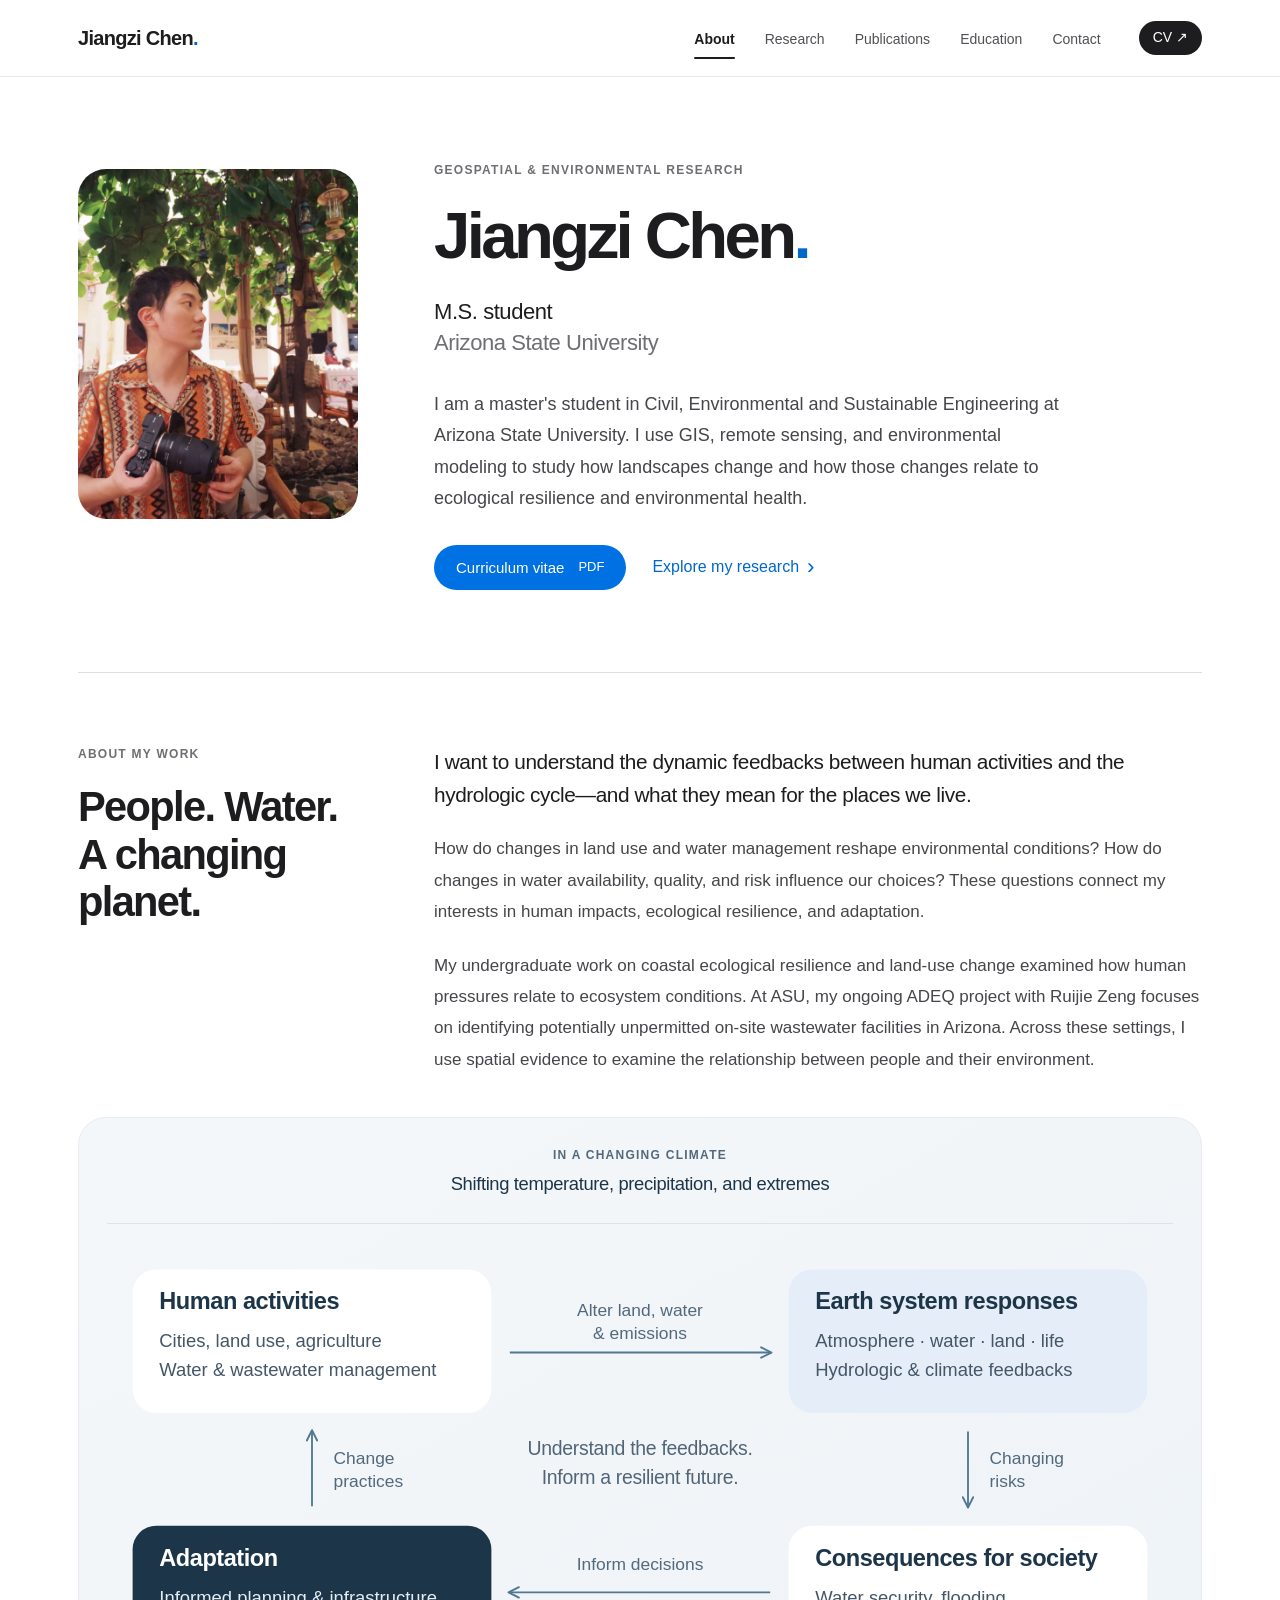
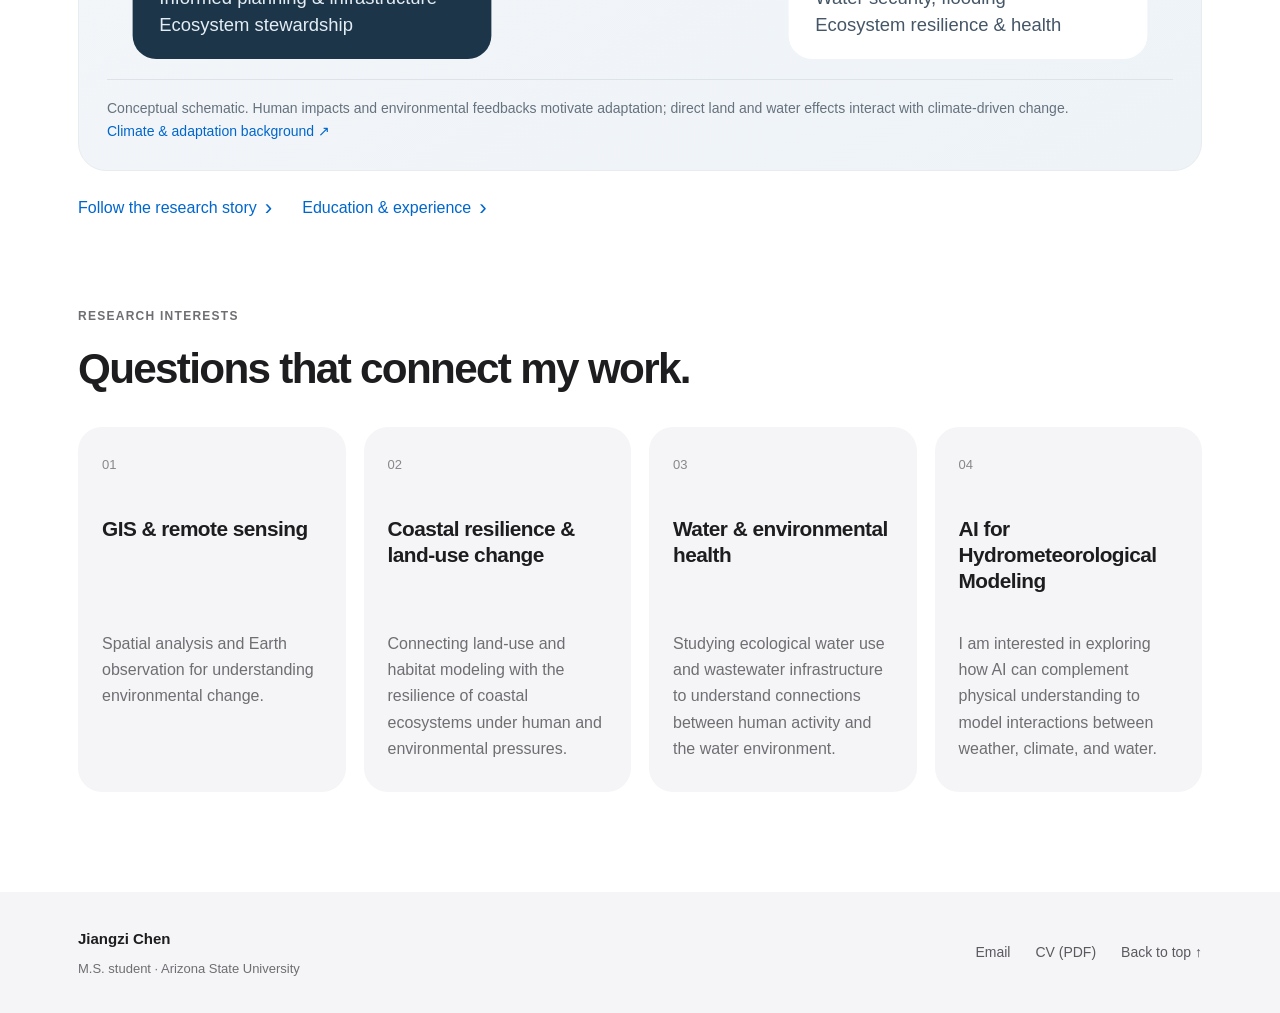
==== index.html @ 0ff93c76 "Publish Jiangzi Chen academic website" ====
<!doctype html>
<html lang="en"><head><meta charset="utf-8"><meta name="viewport" content="width=device-width, initial-scale=1"><meta name="theme-color" content="#f5f5f7"><title>Jiangzi Chen — Academic Profile</title><meta name="description" content="Jiangzi Chen, a master’s student at Arizona State University, studies environmental change using GIS, remote sensing, and environmental modeling."><link rel="icon" type="image/svg+xml" href="data:image/svg+xml,%3Csvg xmlns='http://www.w3.org/2000/svg' viewBox='0 0 32 32'%3E%3Crect width='32' height='32' rx='8' fill='%231d1d1f'/%3E%3Cpath d='M20 7v13c0 7-11 7-11 0M14 7h11' fill='none' stroke='white' stroke-width='3'/%3E%3C/svg%3E"><link rel="stylesheet" href="/styles.css"></head><body id="top"><a class="skip-link" href="#main">Skip to content</a><header class="site-header"><div class="header-inner"><a class="brand" href="/">Jiangzi Chen<span class="accent">.</span></a><nav aria-label="Main navigation"><a href="/" aria-current="page">About</a><a href="/research/">Research</a><a href="/publications/">Publications</a><a href="/education/">Education</a><a href="/contact/">Contact</a></nav><a class="header-cv" href="/assets/Jiangzi-Chen-CV.pdf" aria-label="Curriculum vitae, PDF">CV ↗</a></div></header><main id="main"><div class="page-shell"><section class="profile-hero"><figure class="portrait"><img src="/assets/Jiangzi-Chen-portrait.jpg" alt="Portrait of Jiangzi Chen" width="1280" height="1920"></figure><div class="profile-intro"><p class="eyebrow">GEOSPATIAL &amp; ENVIRONMENTAL RESEARCH</p><h1>Jiangzi Chen<span class="accent">.</span></h1><p class="profile-role">M.S. student<br><span>Arizona State University</span></p><p class="hero-bio">I am a master&#39;s student in Civil, Environmental and Sustainable Engineering at Arizona State University. I use GIS, remote sensing, and environmental modeling to study how landscapes change and how those changes relate to ecological resilience and environmental health.</p><div class="hero-actions"><a class="button" href="/assets/Jiangzi-Chen-CV.pdf">Curriculum vitae <span>PDF</span></a><a class="text-link" href="/research/">Explore my research <span aria-hidden="true">›</span></a></div></div></section>
  <section class="work-story section-spacing" aria-labelledby="work-title"><div class="story-intro"><div><p class="eyebrow">ABOUT MY WORK</p><h2 id="work-title">People. Water. <br>A changing planet.</h2></div><div class="prose"><p class="story-lead">I want to understand the dynamic feedbacks between human activities and the hydrologic cycle—and what they mean for the places we live.</p><p>How do changes in land use and water management reshape environmental conditions? How do changes in water availability, quality, and risk influence our choices? These questions connect my interests in human impacts, ecological resilience, and adaptation.</p><p>My undergraduate work on coastal ecological resilience and land-use change examined how human pressures relate to ecosystem conditions. At ASU, my ongoing ADEQ project with Ruijie Zeng focuses on identifying potentially unpermitted on-site wastewater facilities in Arizona. Across these settings, I use spatial evidence to examine the relationship between people and their environment.</p></div></div><figure class="concept-figure adaptation-figure home-concept-figure" id="human-water-landscape">
  <div class="climate-context"><span class="eyebrow">IN A CHANGING CLIMATE</span><p>Shifting temperature, precipitation, and extremes</p></div>
  <svg class="diagram-wide" viewBox="0 0 1040 420" role="img" aria-labelledby="adaptation-title adaptation-desc">
    <title id="adaptation-title">From human impacts to climate adaptation</title>
    <desc id="adaptation-desc">In a changing climate, human activities alter land, water, and emissions. Interacting Earth systems influence water security, flooding, ecosystem resilience, and human health. Understanding these feedbacks informs adaptation in planning, infrastructure, and ecosystem stewardship, which changes human practices.</desc>
    <defs><marker id="adaptation-arrow" viewBox="0 0 10 10" refX="8" refY="5" markerWidth="7" markerHeight="7" orient="auto-start-reverse"><path d="M 1 1 L 9 5 L 1 9" fill="none" stroke="#527792" stroke-width="1.5" stroke-linecap="round" stroke-linejoin="round"/></marker></defs>
    <rect x="25" y="20" width="350" height="140" rx="23" fill="#fff"/>
    <rect x="665" y="20" width="350" height="140" rx="23" fill="#e5eef8"/>
    <rect x="665" y="270" width="350" height="130" rx="23" fill="#fff"/>
    <rect x="25" y="270" width="350" height="130" rx="23" fill="#1d3548"/>
    <g class="svg-title"><text x="51" y="59">Human activities</text><text x="691" y="59">Earth system responses</text><text x="691" y="309">Consequences for society</text><text x="51" y="309" fill="#fff">Adaptation</text></g>
    <g class="svg-copy"><text x="51" y="96"><tspan x="51">Cities, land use, agriculture</tspan><tspan x="51" dy="28">Water &amp; wastewater management</tspan></text><text x="691" y="96"><tspan x="691">Atmosphere · water · land · life</tspan><tspan x="691" dy="28">Hydrologic &amp; climate feedbacks</tspan></text><text x="691" y="346"><tspan x="691">Water security, flooding</tspan><tspan x="691" dy="27">Ecosystem resilience &amp; health</tspan></text><text x="51" y="346" fill="#e3edf5"><tspan x="51">Informed planning &amp; infrastructure</tspan><tspan x="51" dy="27">Ecosystem stewardship</tspan></text></g>
    <g fill="none" stroke="#527792" stroke-width="1.8" marker-end="url(#adaptation-arrow)"><path d="M393 101 H647"/><path d="M840 178 V251"/><path d="M647 335 H393"/><path d="M200 251 V178"/></g>
    <g class="svg-label" text-anchor="middle"><text x="520" y="65"><tspan x="520">Alter land, water</tspan><tspan x="520" dy="23">&amp; emissions</tspan></text><text x="520" y="313">Inform decisions</text><text x="861" y="210" text-anchor="start"><tspan x="861">Changing</tspan><tspan x="861" dy="22">risks</tspan></text><text x="221" y="210" text-anchor="start"><tspan x="221">Change</tspan><tspan x="221" dy="22">practices</tspan></text></g>
    <text x="520" y="201" text-anchor="middle" class="svg-center"><tspan x="520">Understand the feedbacks.</tspan><tspan x="520" dy="28">Inform a resilient future.</tspan></text>
  </svg>
  <div class="diagram-mobile adaptation-mobile"><div class="diagram-node"><h3>Human activities</h3><p>Cities, land use, agriculture<br>Water &amp; wastewater management</p></div><p class="mobile-connector">↓ Alter land, water &amp; emissions</p><div class="diagram-node earth-node"><h3>Earth system responses</h3><p>Atmosphere · water · land · life<br>Hydrologic &amp; climate feedbacks</p></div><p class="mobile-connector">↓ Change environmental risks</p><div class="diagram-node"><h3>Consequences for society</h3><p>Water security, flooding<br>Ecosystem resilience &amp; health</p></div><p class="mobile-connector">↓ Inform decisions</p><div class="diagram-node adaptation-node"><h3>Adaptation</h3><p>Planning &amp; infrastructure<br>Ecosystem stewardship</p></div><p class="mobile-return">↺ Adaptation changes human practices</p></div>
  <figcaption>Conceptual schematic. Human impacts and environmental feedbacks motivate adaptation; direct land and water effects interact with climate-driven change. <a href="https://www.ipcc.ch/report/ar6/wg2/chapter/technical-summary/">Climate &amp; adaptation background ↗</a></figcaption>
</figure><div class="story-links"><a class="text-link" href="/research/">Follow the research story <span aria-hidden="true">›</span></a><a class="text-link" href="/education/">Education &amp; experience <span aria-hidden="true">›</span></a></div></section>
  <section class="interests-section section-spacing"><div class="section-title"><p class="eyebrow">RESEARCH INTERESTS</p><h2>Questions that connect my work.</h2></div><div class="interest-grid"><article class="interest-card"><span class="card-number">01</span><h3>GIS &amp; remote sensing</h3><p>Spatial analysis and Earth observation for understanding environmental change.</p></article><article class="interest-card"><span class="card-number">02</span><h3>Coastal resilience &amp; land-use change</h3><p>Connecting land-use and habitat modeling with the resilience of coastal ecosystems under human and environmental pressures.</p></article><article class="interest-card"><span class="card-number">03</span><h3>Water &amp; environmental health</h3><p>Studying ecological water use and wastewater infrastructure to understand connections between human activity and the water environment.</p></article><article class="interest-card"><span class="card-number">04</span><h3>AI for Hydrometeorological Modeling</h3><p>I am interested in exploring how AI can complement physical understanding to model interactions between weather, climate, and water.</p></article></div></section></div></main><footer class="site-footer"><div class="footer-inner"><div><a class="footer-name" href="/">Jiangzi Chen</a><p>M.S. student · Arizona State University</p></div><div class="footer-links"><a href="mailto:jchen722@asu.edu">Email</a><a href="/assets/Jiangzi-Chen-CV.pdf">CV (PDF)</a><a href="#top">Back to top ↑</a></div></div></footer></body></html>
---- styles.css ----
:root{color-scheme:light;--ink:#1d1d1f;--muted:#6e6e73;--blue:#0066cc;--button:#0071e3;--surface:#f5f5f7;--line:#dedee3;--font:-apple-system,BlinkMacSystemFont,'Segoe UI','Helvetica Neue',Arial,sans-serif}
*{box-sizing:border-box}html{scroll-behavior:smooth;scroll-padding-top:104px}body{margin:0;background:#fff;color:var(--ink);font:1rem/1.65 var(--font);-webkit-font-smoothing:antialiased}a{color:var(--blue);text-decoration:none;text-underline-offset:.2em}a:hover{text-decoration:underline}a:focus-visible{outline:3px solid var(--blue);outline-offset:5px;border-radius:4px}h1,h2,h3,h4,p,figure{margin:0}h1,h2,h3,h4{line-height:1.12}h1{font-size:clamp(3rem,5.8vw,4.8rem);letter-spacing:-.055em;font-weight:650}h2{font-size:clamp(2rem,3.3vw,2.85rem);font-weight:620;letter-spacing:-.04em}h3{font-size:1.45rem;letter-spacing:-.025em;font-weight:620}h4{font-size:1rem;font-weight:650}.accent{color:var(--blue)}.skip-link{position:absolute;top:-100px;left:20px;background:#fff;padding:12px 18px;z-index:100}.skip-link:focus{top:10px}
.site-header{position:sticky;top:0;z-index:20;background:rgba(255,255,255,.88);border-bottom:1px solid rgba(0,0,0,.085);backdrop-filter:saturate(180%) blur(22px);-webkit-backdrop-filter:saturate(180%) blur(22px)}.header-inner{max-width:1200px;margin:auto;min-height:76px;padding:0 38px;display:flex;align-items:center;gap:38px}.brand{color:var(--ink);font-size:1.25rem;font-weight:650;letter-spacing:-.035em;white-space:nowrap}.brand:hover{text-decoration:none}.site-header nav{display:flex;align-items:stretch;margin-left:auto;gap:30px}.site-header nav a{position:relative;padding:27px 0 25px;color:#505055;font-size:.875rem;line-height:24px}.site-header nav a:hover{color:var(--ink);text-decoration:none}.site-header nav a[aria-current='page']{color:var(--ink);font-weight:600}.site-header nav a[aria-current='page']::after{content:'';position:absolute;height:2px;background:var(--ink);left:0;right:0;bottom:17px;border-radius:1px}.header-cv{background:var(--ink);color:white;font-size:.875rem;border-radius:100px;padding:5px 14px;white-space:nowrap}.header-cv:hover{background:#3a3a3c;text-decoration:none}.page-shell{max-width:1200px;padding:0 38px;margin:auto}.eyebrow{color:var(--muted);font-size:.75rem;line-height:1.5;letter-spacing:.105em;font-weight:650;margin-bottom:20px}
.profile-hero{display:grid;grid-template-columns:280px minmax(0,1fr);gap:76px;padding:84px 0 82px;align-items:start}.portrait{width:100%;aspect-ratio:4/5;border-radius:28px;overflow:hidden;background:var(--surface);margin-top:8px}.portrait img{width:100%;height:100%;display:block;object-fit:cover}.portrait-placeholder{display:flex;flex-direction:column;justify-content:center;align-items:center;border:1px solid #e9e9ed}.portrait-monogram{font-size:4.8rem;font-weight:250;letter-spacing:-.07em;color:#b7b7bd;margin-top:auto;line-height:1}.portrait figcaption{margin-top:auto;padding-bottom:26px;font-size:.8125rem;color:var(--muted)}.profile-intro h1{font-size:clamp(3.1rem,5.1vw,4.45rem)}.profile-role{font-size:1.375rem;font-weight:500;line-height:1.4;letter-spacing:-.02em;margin-top:25px}.profile-role span{color:var(--muted);font-weight:400}.hero-bio{font-size:1.125rem;line-height:1.75;margin-top:30px;max-width:640px;color:#45454a}.hero-actions{display:flex;align-items:center;gap:26px;flex-wrap:wrap;margin-top:30px}.button{display:inline-flex;align-items:center;justify-content:center;gap:14px;background:var(--button);color:white;border-radius:999px;padding:12px 22px;font-size:.9375rem;line-height:1.4;transition:background .2s ease}.button:hover{background:#0077ed;text-decoration:none}.button span{font-size:.8125rem}.button.secondary{background:#e8eef7;color:#005dbb}.button.secondary:hover{background:#dce8f7}.text-link{display:inline-flex;gap:8px;align-items:center;font-size:1rem;line-height:1.5}.text-link>span{font-size:1.4em;line-height:1}
.section-spacing{padding:72px 0}.about-story{border-top:1px solid var(--line);display:grid;grid-template-columns:280px minmax(0,1fr);gap:76px}.about-story h2{font-size:2.6rem;line-height:1.18}.prose{color:#45454a;font-size:1.0625rem;line-height:1.85}.prose p+p{margin-top:22px}.prose .text-link{margin-top:25px}.section-title{margin-bottom:35px}.section-title h2{max-width:780px}.interests-section{padding-top:15px;padding-bottom:100px}.interest-grid{display:grid;grid-template-columns:repeat(4,minmax(0,1fr));gap:18px}.interest-card{background:var(--surface);border-radius:24px;padding:27px 24px 30px}.card-number{display:block;color:#87878c;font-size:.8125rem;margin-bottom:40px;font-variant-numeric:tabular-nums}.interest-card h3{font-size:1.3rem;line-height:1.25;min-height:3.75em;margin-bottom:15px}.interest-card p{font-size:.9375rem;line-height:1.65;color:var(--muted)}.page-heading{padding:80px 0 52px;max-width:920px}.page-heading .eyebrow{margin-bottom:22px}.page-intro{color:var(--muted);font-size:1.35rem;line-height:1.55;margin-top:25px;max-width:810px;letter-spacing:-.015em}
.research-index{display:grid;grid-template-columns:repeat(3,minmax(0,1fr));gap:12px 30px;padding:24px 28px;background:var(--surface);border-radius:20px;margin-bottom:66px}.research-index a{font-size:.9375rem;line-height:1.45;color:#45454a;display:flex;gap:14px;padding:8px 0}.research-index a span{font-size:.8125rem;color:#85858b;font-variant-numeric:tabular-nums}.project{padding:52px 0 58px;border-top:1px solid var(--line);scroll-margin-top:104px}.project-heading{display:grid;grid-template-columns:225px minmax(0,1fr);gap:50px;margin-bottom:35px}.project-number{display:block;font-size:2.9rem;font-weight:350;letter-spacing:-.05em;color:#aaaab0;line-height:1;margin-bottom:20px}.project-aside p{color:#515156;font-size:.875rem;margin-bottom:11px}.status-label{font-size:.8125rem;color:var(--muted);display:inline-block;line-height:1.5}.project-heading .eyebrow{margin-bottom:15px}.project-heading h2{font-size:clamp(1.8rem,3vw,2.55rem);line-height:1.16;letter-spacing:-.035em}.project-affiliation{color:#55555c;font-size:.9375rem;margin-top:18px;line-height:1.5}.supervisor{color:var(--muted);font-size:.875rem;margin-top:7px}.project-content{display:grid;grid-template-columns:1fr 1.1fr;gap:44px;margin-left:275px}.project-content h3{font-size:1rem;letter-spacing:0;margin-bottom:15px}.project-content>div>p{font-size:1rem;color:#515156;line-height:1.75}.project-facts{margin:24px 0 0;padding:21px 22px;background:var(--surface);border-radius:16px}.project-facts>div+div{margin-top:20px}.project-facts dt{font-size:.8125rem;font-weight:650;color:var(--muted);margin-bottom:5px}.project-facts dd{margin:0;font-size:.9375rem;line-height:1.6}.contribution-list{padding:0 0 0 18px;margin:0;color:#515156;font-size:1rem;line-height:1.75}.contribution-list li{padding-left:4px}.contribution-list li+li{margin-top:13px}.contribution-list li::marker{color:#a6a6ad;font-size:.75em}.research-outcome{margin-top:25px}.project-content .text-link{margin-top:16px}.endnote{display:flex;justify-content:space-between;align-items:center;gap:25px;border-top:1px solid var(--line);padding:30px 0 65px}.endnote p{color:var(--muted);font-size:.9375rem}.endnote a{white-space:nowrap}
.publication-section{margin-bottom:64px}.section-label{font-size:1.125rem;letter-spacing:-.015em;font-weight:600;display:flex;align-items:center;gap:16px;margin-bottom:24px}.section-label span{color:var(--muted);font-size:.8125rem;font-weight:400}.publication-card{background:var(--surface);border-radius:28px;padding:44px 46px}.publication-topline{display:flex;align-items:center;gap:18px;margin-bottom:25px;font-size:.875rem;color:var(--muted)}.status-badge{color:#005bb7;background:#e3edfb;padding:5px 12px;border-radius:999px;font-size:.8125rem;font-weight:600}.status-badge.neutral{background:#e7e7eb;color:#5b5b63}.publication-card h3{font-size:clamp(1.65rem,2.8vw,2.35rem);line-height:1.25;letter-spacing:-.033em;max-width:940px}.publication-card h3 a{color:inherit}.authors{color:#65656b;font-size:1rem;line-height:1.75;margin-top:25px}.authors strong{color:var(--ink);font-weight:600}.journal{color:var(--muted);margin-top:8px;font-size:.9375rem}.publication-details{display:grid;grid-template-columns:1fr 1fr;gap:50px;border-top:1px solid #dddde2;padding-top:28px;margin-top:32px}.publication-details p{font-size:1rem;color:#595960;line-height:1.75;margin-top:14px}.publication-details .text-link{margin-top:20px}.publication-actions{display:flex;flex-wrap:wrap;align-items:center;gap:24px;margin-top:30px}.doi{font-size:.875rem;color:var(--muted);overflow-wrap:anywhere}.manuscript-card{background:white;border:1px solid var(--line)}.publications-page{padding-bottom:15px}
.degree-list{border-top:1px solid var(--line)}.degree-card{display:grid;grid-template-columns:240px minmax(0,1fr);gap:46px;padding:40px 0 46px;border-bottom:1px solid var(--line)}.degree-year>span{font-size:1.85rem;letter-spacing:-.035em;font-weight:500}.degree-year p{color:var(--muted);font-size:.875rem;margin-top:8px}.degree-content .eyebrow{margin-bottom:13px}.degree-content h3{font-size:1.8rem;line-height:1.25}.degree-title{font-size:1.1rem;color:#45454a;margin-top:14px}.degree-content>p:last-child{color:var(--muted);font-size:1rem;line-height:1.8;margin-top:22px}.experience-section{padding-bottom:30px}.experience-card{display:grid;grid-template-columns:240px minmax(0,1fr);gap:46px;padding:30px 0;border-top:1px solid var(--line)}.experience-meta{font-size:.875rem;color:var(--muted)}.experience-meta p+p{margin-top:12px}.experience-card h3{line-height:1.3}.experience-context{color:var(--muted);margin:12px 0 21px;font-size:.9375rem}.toolkit{display:grid;grid-template-columns:1fr 1fr;gap:70px;border-top:1px solid var(--line)}.toolkit>div>p:last-child{color:var(--muted);font-size:1rem;margin-top:22px;max-width:420px}.tool-list{display:flex;flex-wrap:wrap;align-content:start;list-style:none;padding:0;gap:12px;margin:0}.tool-list li{padding:13px 22px;border-radius:15px;background:var(--surface);font-size:1rem}
.contact-page{padding-bottom:90px}.contact-page .page-heading{padding-bottom:45px}.contact-primary{padding:37px 0 45px;border-top:1px solid var(--line);border-bottom:1px solid var(--line)}.contact-primary .eyebrow{margin-bottom:15px}.email-link{color:var(--ink);font-size:clamp(1.6rem,4.2vw,3.3rem);line-height:1.35;font-weight:550;letter-spacing:-.035em;overflow-wrap:anywhere}.email-link>span{color:var(--blue)}.contact-primary>p:last-child{color:var(--muted);font-size:1rem;margin-top:14px}.contact-grid{display:grid;grid-template-columns:1fr 1fr;gap:24px;margin-top:32px}.contact-card{padding:34px 36px;border-radius:26px;background:var(--surface)}.contact-card h2{font-size:1.85rem;line-height:1.22}.contact-card>p:not(.eyebrow){color:var(--muted);font-size:1rem;line-height:1.7;margin-top:18px}.contact-card .button,.contact-card .text-link{margin-top:24px}.small-muted{color:var(--muted);font-size:.875rem!important}.site-footer{background:var(--surface)}.footer-inner{max-width:1200px;margin:auto;padding:34px 38px;display:flex;justify-content:space-between;align-items:center;gap:35px}.footer-name{color:var(--ink);font-weight:600;font-size:.9375rem}.footer-inner p{color:var(--muted);font-size:.8125rem;margin-top:5px}.footer-links{display:flex;gap:25px;flex-wrap:wrap}.footer-links a{color:#59595f;font-size:.875rem}
@media(max-width:1020px){.header-inner{gap:25px}.site-header nav{gap:21px}.profile-hero,.about-story{grid-template-columns:240px minmax(0,1fr);gap:45px}.profile-intro h1{font-size:3.4rem}.interest-grid{grid-template-columns:repeat(2,minmax(0,1fr))}.interest-card h3{min-height:auto}.card-number{margin-bottom:25px}.project-heading{grid-template-columns:180px minmax(0,1fr);gap:30px}.project-content{margin-left:210px;grid-template-columns:1fr;gap:30px}.project-facts{display:grid;grid-template-columns:1fr 1fr;gap:20px}.project-facts>div+div{margin-top:0}.degree-card,.experience-card{grid-template-columns:190px minmax(0,1fr);gap:32px}}
@media(max-width:760px){html{scroll-padding-top:125px}.header-inner{padding:15px 24px 0;min-height:auto;flex-wrap:wrap;gap:0;justify-content:space-between}.brand{font-size:1.2rem}.header-cv{order:1}.site-header nav{order:2;flex-basis:100%;margin:7px 0 0;gap:0;justify-content:space-between;flex-wrap:wrap}.site-header nav a{padding:11px 0 14px;font-size:.875rem}.site-header nav a[aria-current='page']::after{bottom:5px}.page-shell{padding:0 24px}.profile-hero{grid-template-columns:180px minmax(0,1fr);gap:30px;padding:50px 0}.profile-intro{display:contents}.profile-intro .eyebrow{grid-column:1/-1;grid-row:1;margin-bottom:0}.portrait{grid-column:1;grid-row:2/4;margin:0}.profile-intro h1{grid-column:2;grid-row:2;font-size:clamp(2.65rem,5vw,3.3rem);align-self:end}.profile-role{grid-column:2;grid-row:3;margin:0;font-size:1.125rem}.hero-bio{grid-column:1/-1;margin:0}.hero-actions{grid-column:1/-1;margin:0;gap:20px}.about-story{grid-template-columns:1fr;gap:26px}.about-story h2{font-size:2.2rem}.about-story h2 br{display:none}.section-spacing{padding:45px 0}.interest-grid{gap:16px}.interest-card{padding:25px}.interests-section{padding-top:10px;padding-bottom:60px}.page-heading{padding:48px 0 35px}h1{font-size:clamp(2.7rem,7vw,3.6rem)}.page-intro{font-size:1.18rem;margin-top:20px}.research-index{grid-template-columns:1fr 1fr;gap:8px 18px;padding:18px 22px;margin-bottom:38px}.research-index a{font-size:.875rem}.project{padding:35px 0 40px;scroll-margin-top:130px}.project-heading{grid-template-columns:1fr;gap:23px;margin-bottom:26px}.project-aside{display:flex;align-items:center;flex-wrap:wrap;gap:10px 20px}.project-number{font-size:1.7rem;margin:0}.project-aside p{margin:0}.project-content{margin-left:0;gap:27px}.project-heading h2{font-size:2rem}.publication-card{padding:30px;border-radius:22px}.publication-details{grid-template-columns:1fr;gap:26px}.publication-section{margin-bottom:42px}.degree-card,.experience-card{grid-template-columns:1fr;gap:22px}.degree-year>span{font-size:1.5rem}.degree-year p{display:inline;margin-left:18px}.degree-content h3{font-size:1.65rem}.experience-meta{display:flex;flex-wrap:wrap;gap:10px 24px}.experience-meta p+p{margin:0}.toolkit{grid-template-columns:1fr;gap:28px}.tool-list li{padding:10px 18px}.contact-grid{grid-template-columns:1fr;gap:20px}.contact-primary{padding:28px 0 35px}.contact-page{padding-bottom:60px}.endnote{flex-direction:column;align-items:start;padding-bottom:45px;gap:16px}.footer-inner{padding:28px 24px;align-items:start;flex-direction:column;gap:23px}}
@media(max-width:460px){.profile-hero{grid-template-columns:116px minmax(0,1fr);column-gap:24px;row-gap:25px}.portrait{aspect-ratio:4/5;border-radius:18px}.portrait-monogram{font-size:2.7rem}.portrait figcaption{font-size:.75rem;padding-bottom:13px}.profile-intro h1{font-size:2.55rem;line-height:1.02}.profile-role{font-size:1rem}.hero-bio{font-size:1.0625rem}.hero-actions{align-items:start;flex-direction:column;gap:20px}.interest-grid{grid-template-columns:1fr}.interest-card h3{font-size:1.4rem}.interest-card p{font-size:1rem}.research-index{grid-template-columns:1fr;gap:0}.project-facts{grid-template-columns:1fr}.publication-card{padding:25px 22px}.publication-actions{gap:18px}.contact-card{padding:28px 25px}.contact-card h2{font-size:1.65rem}}
@media(max-width:350px){.site-header nav{justify-content:start;gap:0 18px}.profile-hero{grid-template-columns:95px minmax(0,1fr);column-gap:20px}.profile-intro h1{font-size:2.2rem}}
@media(prefers-reduced-motion:reduce){html{scroll-behavior:auto}*{transition:none!important}}
@media print{.site-header,.site-footer,.hero-actions,.research-index,.skip-link{display:none}body{font-size:11pt}.page-shell{max-width:none;padding:0}.page-heading{padding-top:0}.project,.degree-card,.publication-card{break-inside:avoid}a{color:inherit}}
h1,h2,h3{overflow-wrap:anywhere}

/* Research narrative and accessible, responsive conceptual diagrams. */
.work-story{border-top:1px solid var(--line)}.story-intro{display:grid;grid-template-columns:280px minmax(0,1fr);gap:76px}.story-intro h2{font-size:2.6rem;line-height:1.15}.story-lead{color:var(--ink);font-size:1.3rem;line-height:1.6;letter-spacing:-.02em}.story-links{display:flex;gap:30px;flex-wrap:wrap;margin-top:25px}.concept-figure{background:#f4f6f8;border:1px solid #e8ecf0;border-radius:28px;padding:28px;margin-top:42px;overflow:hidden}.figure-heading{display:flex;align-items:center;justify-content:space-between;gap:20px;padding:0 0 6px}.figure-heading .eyebrow{margin:0}.figure-heading>span:last-child{font-size:.875rem;color:#566575}.diagram-wide{display:block;width:100%;height:auto;font-family:var(--font)}.svg-title{font-size:23px;font-weight:600;letter-spacing:-.45px;fill:#1d3548}.svg-copy{font-size:18px;fill:#455667}.svg-label{font-size:17px;fill:#52697d}.svg-kicker{font-size:15px;font-weight:600;letter-spacing:1.4px;fill:#52697d}.svg-center{font-size:19px;letter-spacing:-.3px;fill:#516577}.concept-figure figcaption{border-top:1px solid #dce3e9;padding-top:17px;font-size:.875rem;line-height:1.6;color:#66727d}.concept-figure figcaption a{white-space:nowrap}.diagram-mobile{display:none}.climate-context{text-align:center;border-bottom:1px solid #dce3e9;margin-bottom:25px;padding:0 0 23px}.climate-context .eyebrow{display:block;margin-bottom:5px;color:#52697d}.climate-context p{font-size:1.15rem;color:#1d3548;letter-spacing:-.02em}.adaptation-figure{margin-top:0;background:linear-gradient(150deg,#f4f7fa,#eef3f7)}.research-hero{padding-bottom:38px;max-width:1000px}.research-hero h1{font-size:clamp(3.5rem,7.4vw,6.15rem);line-height:1.01;letter-spacing:-.06em}.research-hero .page-intro{max-width:700px}.research-perspective{display:grid;grid-template-columns:1fr 1.3fr;gap:72px;padding:64px 0 82px}.research-perspective h2{font-size:2.3rem;line-height:1.18;letter-spacing:-.035em}.featured-heading{border-top:1px solid var(--line);padding:65px 0 45px}.featured-heading h2{max-width:760px}.featured-heading nav{display:flex;gap:18px 35px;flex-wrap:wrap;margin-top:30px}.featured-heading nav a{font-size:1rem;display:inline-flex;gap:13px}.featured-study{padding:54px 0 65px;scroll-margin-top:100px;border-top:1px solid var(--line)}.study-title{display:grid;grid-template-columns:100px 1fr;gap:35px}.study-number{font-size:4.5rem;font-weight:300;line-height:1;letter-spacing:-.06em;color:#b3b8bf}.study-title h2{font-size:clamp(2.2rem,4.3vw,3.4rem);line-height:1.08;letter-spacing:-.045em}.study-title .eyebrow{margin-bottom:14px}.study-meta{color:var(--muted);font-size:.875rem;line-height:1.75;margin-top:22px}.study-opening{font-size:1.3rem;line-height:1.75;letter-spacing:-.012em;margin:36px 0 35px 135px;max-width:840px;color:#38383e}.study-detail-grid{display:grid;grid-template-columns:1fr 1fr;gap:52px;margin-left:135px}.study-detail-grid h3{font-size:1.2rem;line-height:1.3;margin-bottom:17px}.study-detail-grid p{font-size:1rem;color:#515156;line-height:1.8}.study-detail-grid p+p{margin-top:18px}.study-detail-grid .term-note{font-size:.875rem;color:var(--muted)}.study-publication{background:var(--surface);border-radius:22px;padding:30px 34px;margin:35px 0 0 135px;display:flex;align-items:center;gap:38px}.study-publication .eyebrow{display:block;margin-bottom:10px}.study-publication h3{font-size:1.3rem;line-height:1.45;letter-spacing:-.015em;max-width:620px}.study-publication p{font-size:.875rem;color:var(--muted);margin-top:12px}.study-publication .text-link{flex-shrink:0;align-self:flex-end;font-size:.9375rem}.related-study{margin:36px 0 0 135px;border-left:2px solid #ccdceb;padding:0 0 0 27px;scroll-margin-top:125px}.related-study .eyebrow{margin-bottom:10px}.related-study h3{font-size:1.4rem;line-height:1.35;margin-bottom:15px}.related-study p:not(.eyebrow){font-size:1rem;color:#515156;line-height:1.8;max-width:790px}.related-study p+p{margin-top:16px}.study-takeaway{margin:35px 0 0 135px;background:#f1f5f8;padding:28px 32px;border-radius:20px}.study-takeaway .eyebrow{display:block;margin-bottom:10px;color:#52697d}.study-takeaway p{font-size:1.18rem;line-height:1.7;color:#304759;letter-spacing:-.01em}.interest-card h3{min-height:4.8em}.interest-card p{font-size:1rem}
@media(max-width:1020px){.story-intro{grid-template-columns:240px minmax(0,1fr);gap:45px}.concept-figure{padding:22px}.research-perspective{gap:40px;grid-template-columns:1fr 1.3fr}.research-perspective h2{font-size:2rem}.study-title{grid-template-columns:75px 1fr;gap:25px}.study-opening,.study-detail-grid,.study-publication,.related-study,.study-takeaway{margin-left:100px}.study-publication{flex-direction:column;align-items:start;gap:20px}.study-publication .text-link{align-self:start}.interest-card h3{min-height:auto}.svg-title{font-size:23px}}
@media(max-width:800px){.diagram-wide{display:none}.diagram-mobile{display:block;padding:20px 0}.diagram-node{background:#fff;padding:23px;border-radius:19px}.diagram-node h3,.mobile-earth>h3{font-size:1.2rem;line-height:1.35;color:#1d3548}.diagram-node p{font-size:1rem;line-height:1.75;color:#455667;margin-top:12px}.mobile-connector{text-align:center;font-size:.875rem;line-height:1.65;color:#52697d;margin:17px 0}.mobile-connector>span{display:block;font-size:1.65rem;line-height:1.3;margin-bottom:5px}.mobile-earth>h3{text-align:center;font-size:1rem;margin-bottom:17px}.sphere-grid{display:grid;grid-template-columns:1fr 1fr;gap:12px}.sphere-grid>div{background:#e6eef8;border-radius:16px;padding:18px 15px}.sphere-grid>div:nth-child(2){background:#dceef7}.sphere-grid>div:nth-child(3){background:#eeece7}.sphere-grid>div:nth-child(4){background:#e5eee8}.sphere-grid strong{font-weight:600;color:#1d3548;font-size:1rem;display:block}.sphere-grid span{display:block;color:#455667;line-height:1.5;font-size:.875rem;margin-top:8px}.system-exchange{font-size:.875rem;color:#52697d;text-align:center;margin-top:18px}.figure-heading{display:block}.figure-heading>span:last-child{display:block;margin-top:8px}.adaptation-mobile{padding-top:0}.earth-node{background:#e5eef8}.adaptation-node{background:#1d3548}.adaptation-node h3{color:#fff}.adaptation-node p{color:#e3edf5}.mobile-return{color:#304759;text-align:center;font-size:.875rem;line-height:1.6;margin-top:20px}.climate-context{margin-bottom:22px}.concept-figure{border-radius:23px}}
@media(max-width:760px){.story-intro,.research-perspective{grid-template-columns:1fr;gap:26px}.story-intro h2{font-size:2.25rem}.concept-figure{margin-top:30px;padding:22px}.research-hero{padding-bottom:32px}.research-hero h1{font-size:clamp(3.6rem,10vw,5.5rem)}.adaptation-figure{margin-top:0}.research-perspective{padding:42px 0 50px}.research-perspective h2{font-size:2rem}.featured-heading{padding:42px 0 35px}.featured-study{padding:38px 0 45px;scroll-margin-top:125px}.study-title{grid-template-columns:1fr;gap:20px}.study-number{font-size:2.5rem}.study-title h2{font-size:2.4rem}.study-opening,.study-detail-grid,.study-publication,.related-study,.study-takeaway{margin-left:0}.study-opening{font-size:1.18rem;line-height:1.75;margin-top:27px}.study-detail-grid{grid-template-columns:1fr;gap:30px}.study-publication{padding:26px}.study-takeaway{padding:25px}.study-takeaway p{font-size:1.1rem}.story-lead{font-size:1.2rem}.story-links{gap:20px}.featured-heading nav{gap:16px 28px}}
@media(max-width:460px){.concept-figure{padding:17px;border-radius:20px}.sphere-grid{grid-template-columns:1fr}.sphere-grid>div{display:flex;align-items:center;gap:14px;padding:16px}.sphere-grid strong{font-size:.9375rem;min-width:102px}.sphere-grid span{font-size:.875rem;margin:0}.diagram-node{padding:21px}.study-title h2{font-size:2.1rem}.climate-context p{font-size:1.05rem}.figure-heading>span:last-child{font-size:.8125rem}}
@media print{.diagram-wide{display:block}.diagram-mobile{display:none}.concept-figure{break-inside:avoid}.study-title,.study-publication,.study-detail-grid section{break-inside:avoid}}
.portrait img{object-position:50% 62%}.landscape-figure{margin-top:42px;border-radius:28px;overflow:hidden;background:var(--surface)}.landscape-heading{padding:28px 32px 24px}.landscape-heading .eyebrow{margin-bottom:10px}.landscape-heading h3{font-size:1.8rem;letter-spacing:-.035em}.landscape-scene{position:relative}.landscape-scene img{display:block;width:100%;height:auto}.scene-label{position:absolute;background:rgba(255,255,255,.92);color:#1d3548;padding:6px 13px;border-radius:50px;box-shadow:0 2px 14px #183a4222;font-size:.875rem;font-weight:600;line-height:1.5;backdrop-filter:blur(10px)}.scene-label.atmosphere{top:13%;left:68%}.scene-label.biosphere{top:30%;left:10%}.scene-label.people{top:49%;left:27%}.scene-label.hydrosphere{top:63%;left:75%}.scene-label.lithosphere{top:89%;left:33%}.landscape-key{display:grid;grid-template-columns:repeat(4,minmax(0,1fr));gap:26px;padding:30px 32px 23px}.landscape-key strong{font-size:1rem;font-weight:600;color:#1d3548}.landscape-key p{font-size:.9375rem;color:#596770;line-height:1.65;margin-top:8px}.landscape-figure figcaption{padding:18px 32px 26px;font-size:.875rem;line-height:1.7;color:var(--muted);border-top:1px solid #e0e4e7}.landscape-figure figcaption a{white-space:nowrap}
.research-results{margin:35px 0 42px 135px}.results-label{font-size:.875rem;font-weight:600;letter-spacing:.015em;color:#52697d;margin-bottom:16px}.result-metrics{display:grid;grid-template-columns:repeat(3,minmax(0,1fr));border-top:1px solid var(--line);border-bottom:1px solid var(--line);padding:27px 0;gap:25px}.result-metric+.result-metric{border-left:1px solid var(--line);padding-left:25px}.metric-value{font-size:clamp(2rem,3.9vw,3.35rem);font-weight:600;letter-spacing:-.06em;color:#1d3548;line-height:1.1;display:block;font-variant-numeric:tabular-nums}.metric-unit{font-size:.9rem;letter-spacing:0;font-weight:450;margin-left:5px}.metric-label{display:block;margin-top:12px;font-size:.9375rem;line-height:1.55;color:#4e5b65}.results-note{font-size:.875rem;color:#66666d;line-height:1.75;margin-top:17px}.research-figure{margin-top:28px;border:1px solid #e4e7eb;border-radius:22px;overflow:hidden;background:#fff}.research-figure>a{display:block;padding:20px;background:white}.research-figure img{width:100%;height:auto;display:block}.research-figure figcaption{padding:20px 25px;background:#f5f6f8;font-size:.9375rem;line-height:1.7;color:#505964}.research-figure figcaption strong{display:block;font-size:1.05rem;color:#252f38;font-weight:600;margin-bottom:7px}.figure-credit{display:block;margin-top:10px;font-size:.8125rem;color:var(--muted)}.figure-credit a{white-space:nowrap}.figure-tools{display:flex;flex-wrap:wrap;justify-content:space-between;gap:10px;margin-top:12px;font-size:.875rem}.results-method{margin-top:22px;font-size:1rem;line-height:1.75;color:#515156}.figure-pair{display:grid;grid-template-columns:1fr 1fr;gap:20px}.figure-pair .research-figure{min-width:0}.figure-pair .research-figure>a{padding:14px}
@media(max-width:1020px){.research-results{margin-left:100px}.result-metrics{gap:18px}.result-metric+.result-metric{padding-left:18px}.metric-value{font-size:2.55rem}.figure-pair{grid-template-columns:1fr}.landscape-key{gap:20px}}
@media(max-width:760px){.research-results{margin-left:0}.landscape-heading{padding:23px}.landscape-heading h3{font-size:1.5rem}.landscape-key{grid-template-columns:1fr 1fr;padding:23px;gap:22px}.landscape-figure figcaption{padding:18px 23px 23px}.scene-label{font-size:.75rem;padding:4px 9px}.scene-label.hydrosphere{left:auto;right:5%}.result-metrics{gap:18px;padding:23px 0}.metric-value{font-size:2rem}.metric-label{font-size:.875rem}.result-metric+.result-metric{padding-left:18px}.research-figure>a{padding:12px}.research-figure figcaption{padding:20px}.research-figure{border-radius:18px}.portrait img{object-position:50% 62%}}
@media(max-width:460px){.scene-label{display:none}.landscape-figure{border-radius:20px}.landscape-key{padding:22px;gap:22px 20px}.landscape-key p{font-size:.875rem}.result-metrics{grid-template-columns:1fr;gap:20px}.result-metric{display:grid;grid-template-columns:130px 1fr;align-items:center;gap:18px}.result-metric+.result-metric{border-left:0;border-top:1px solid #e5e5e9;padding:20px 0 0}.metric-label{margin-top:0}.metric-value{font-size:2.15rem}.metric-unit{font-size:.8rem}.figure-tools{display:block}.figure-tools a{display:inline-block;margin-top:4px}}
.additional-figure{border-bottom:1px solid var(--line);margin-top:22px;padding-bottom:17px}.additional-figure summary{cursor:pointer;color:var(--blue);font-size:1rem;padding:10px 0;line-height:1.6}.additional-figure summary:focus-visible{outline:3px solid var(--blue);outline-offset:4px;border-radius:4px}.additional-figure .research-figure{margin-top:15px}
.education-heading{padding:66px 0 0}.education-heading .eyebrow{margin-bottom:28px}.education-heading h1{font-size:1.1rem;font-weight:600;letter-spacing:0;line-height:1.4}.teaching-section{padding-bottom:0}.teaching-card h3{font-size:1.8rem;line-height:1.25}.teaching-card{border-bottom:1px solid var(--line);padding-bottom:36px}.teaching-card .experience-context{margin-top:12px}.water-cycle-figure{margin-top:40px;border-radius:18px;overflow:hidden;background:#eef7fc;border:1px solid #e4eef5}.water-cycle-scene{position:relative}.water-cycle-scene img{display:block;width:100%;height:auto}.cycle-label{position:absolute;color:#245369;font-size:1rem;font-weight:600;line-height:1.4;letter-spacing:-.01em}.water-cycle-figure figcaption{font-size:.875rem;line-height:1.7;color:#566d79;padding:20px 25px;background:#f6fafd;border-top:1px solid #e0edf5}.water-cycle-figure figcaption a{white-space:nowrap}.cycle-label.precipitation{left:10%;top:3%}.cycle-label.evaporation{left:45%;top:30%}.cycle-label.runoff{left:76%;top:68%}.cycle-label.storage{left:34%;bottom:3%}.cycle-label.human{left:62%;top:57%}.cycle-label.recharge{left:62%;top:83%}
@media(max-width:760px){.education-heading{padding-top:44px}.education-heading .eyebrow{margin-bottom:22px}.teaching-card h3{font-size:1.55rem}.cycle-label{font-size:.8125rem}.water-cycle-figure figcaption{padding:17px 20px}}
@media(max-width:460px){.water-cycle-figure{border-radius:16px}.cycle-label{font-size:.75rem}.cycle-label.human{display:none}.cycle-label.storage{left:32%;bottom:2%}.cycle-label.recharge{display:none}}
.home-concept-figure{margin-top:42px}@media(max-width:760px){.home-concept-figure{margin-top:30px}}
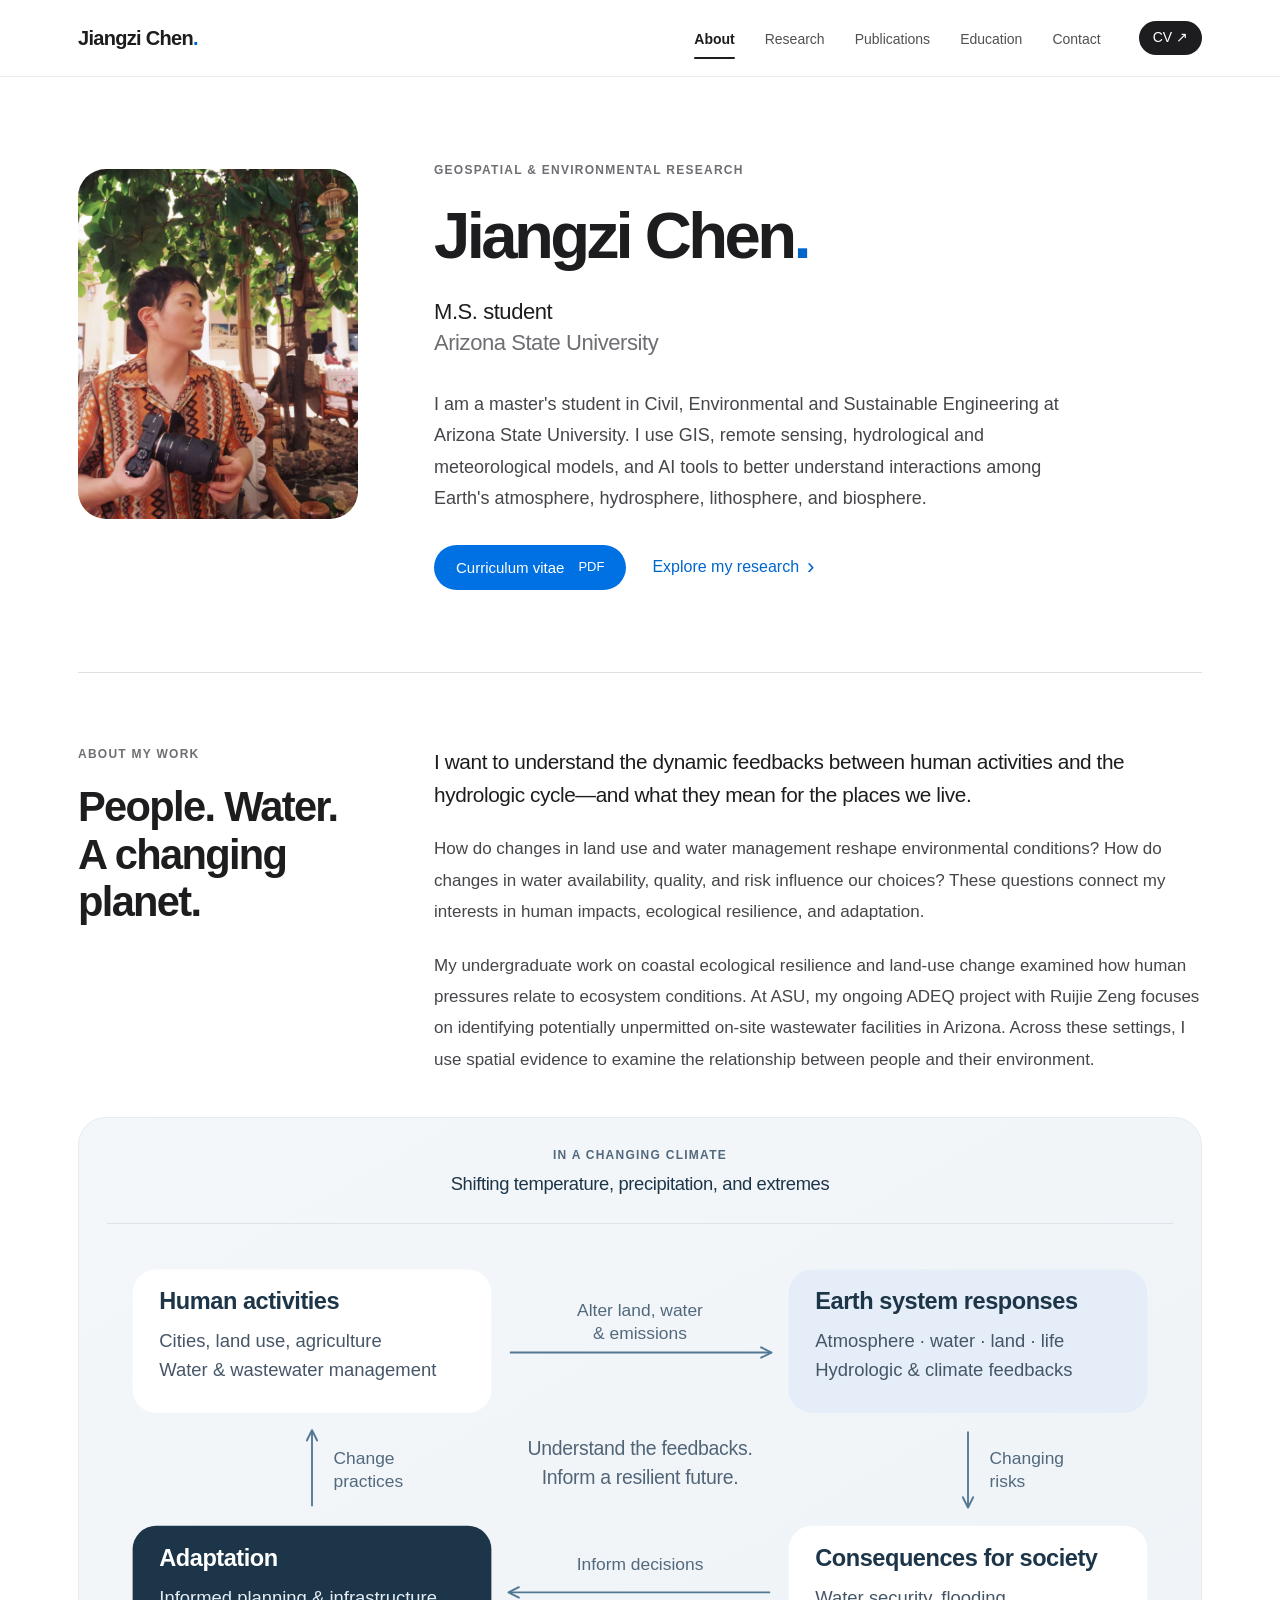
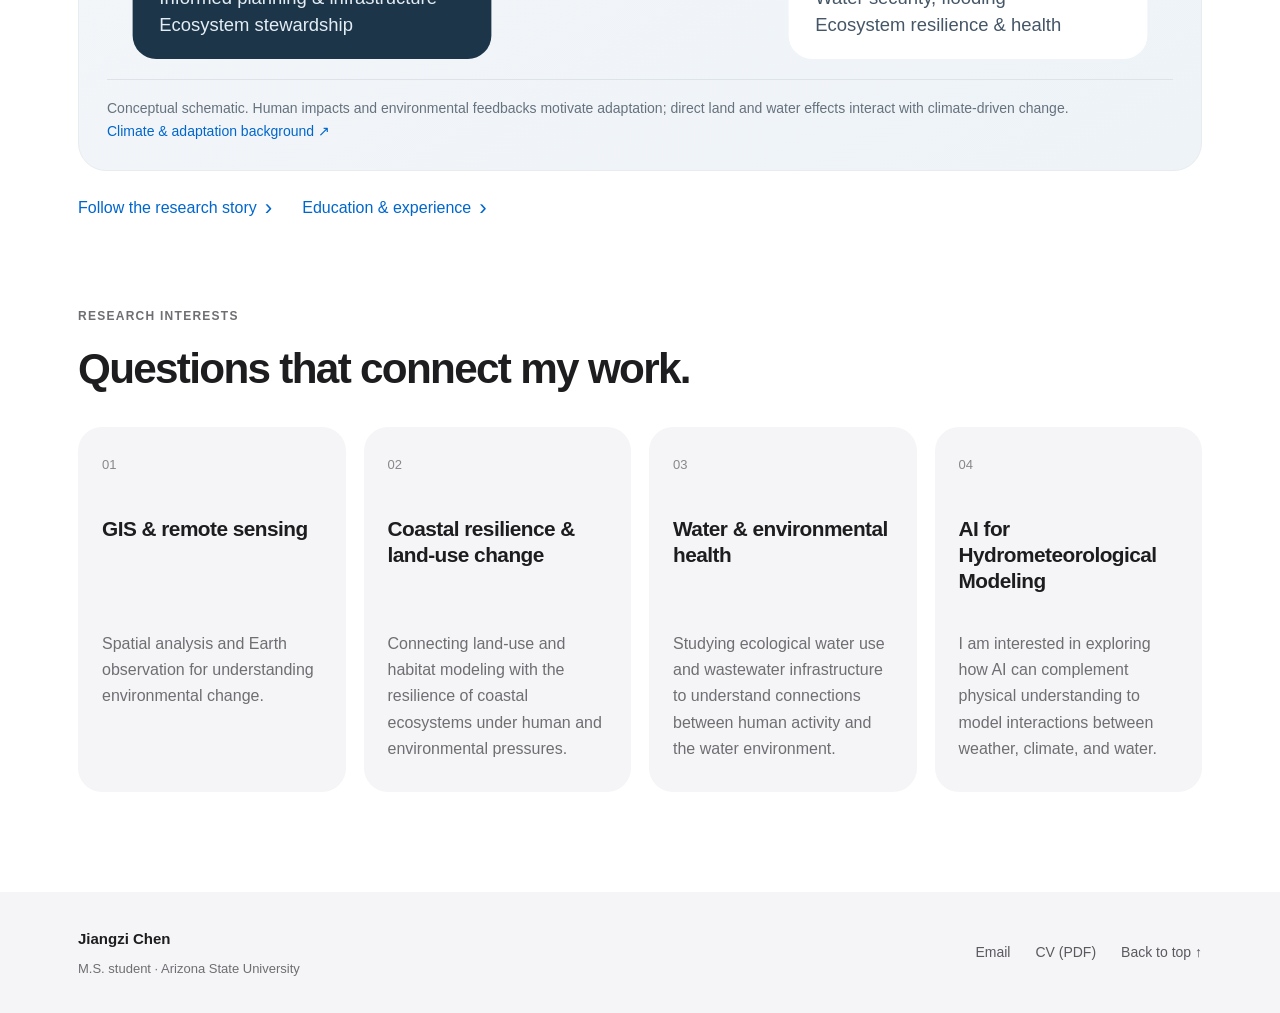
==== commit 9ffb5b75: "Update Earth systems bio and add AI-assisted research direction" ====
--- a/index.html
+++ b/index.html
@@ -1,5 +1,5 @@
 <!doctype html>
-<html lang="en"><head><meta charset="utf-8"><meta name="viewport" content="width=device-width, initial-scale=1"><meta name="theme-color" content="#f5f5f7"><title>Jiangzi Chen — Academic Profile</title><meta name="description" content="Jiangzi Chen, a master’s student at Arizona State University, studies environmental change using GIS, remote sensing, and environmental modeling."><link rel="icon" type="image/svg+xml" href="data:image/svg+xml,%3Csvg xmlns='http://www.w3.org/2000/svg' viewBox='0 0 32 32'%3E%3Crect width='32' height='32' rx='8' fill='%231d1d1f'/%3E%3Cpath d='M20 7v13c0 7-11 7-11 0M14 7h11' fill='none' stroke='white' stroke-width='3'/%3E%3C/svg%3E"><link rel="stylesheet" href="/styles.css"></head><body id="top"><a class="skip-link" href="#main">Skip to content</a><header class="site-header"><div class="header-inner"><a class="brand" href="/">Jiangzi Chen<span class="accent">.</span></a><nav aria-label="Main navigation"><a href="/" aria-current="page">About</a><a href="/research/">Research</a><a href="/publications/">Publications</a><a href="/education/">Education</a><a href="/contact/">Contact</a></nav><a class="header-cv" href="/assets/Jiangzi-Chen-CV.pdf" aria-label="Curriculum vitae, PDF">CV ↗</a></div></header><main id="main"><div class="page-shell"><section class="profile-hero"><figure class="portrait"><img src="/assets/Jiangzi-Chen-portrait.jpg" alt="Portrait of Jiangzi Chen" width="1280" height="1920"></figure><div class="profile-intro"><p class="eyebrow">GEOSPATIAL &amp; ENVIRONMENTAL RESEARCH</p><h1>Jiangzi Chen<span class="accent">.</span></h1><p class="profile-role">M.S. student<br><span>Arizona State University</span></p><p class="hero-bio">I am a master&#39;s student in Civil, Environmental and Sustainable Engineering at Arizona State University. I use GIS, remote sensing, and environmental modeling to study how landscapes change and how those changes relate to ecological resilience and environmental health.</p><div class="hero-actions"><a class="button" href="/assets/Jiangzi-Chen-CV.pdf">Curriculum vitae <span>PDF</span></a><a class="text-link" href="/research/">Explore my research <span aria-hidden="true">›</span></a></div></div></section>
+<html lang="en"><head><meta charset="utf-8"><meta name="viewport" content="width=device-width, initial-scale=1"><meta name="theme-color" content="#f5f5f7"><title>Jiangzi Chen — Academic Profile</title><meta name="description" content="Jiangzi Chen uses GIS, remote sensing, hydrological and meteorological models, and AI tools to understand interactions among Earth systems."><link rel="icon" type="image/svg+xml" href="data:image/svg+xml,%3Csvg xmlns='http://www.w3.org/2000/svg' viewBox='0 0 32 32'%3E%3Crect width='32' height='32' rx='8' fill='%231d1d1f'/%3E%3Cpath d='M20 7v13c0 7-11 7-11 0M14 7h11' fill='none' stroke='white' stroke-width='3'/%3E%3C/svg%3E"><link rel="stylesheet" href="/styles.css"></head><body id="top"><a class="skip-link" href="#main">Skip to content</a><header class="site-header"><div class="header-inner"><a class="brand" href="/">Jiangzi Chen<span class="accent">.</span></a><nav aria-label="Main navigation"><a href="/" aria-current="page">About</a><a href="/research/">Research</a><a href="/publications/">Publications</a><a href="/education/">Education</a><a href="/contact/">Contact</a></nav><a class="header-cv" href="/assets/Jiangzi-Chen-CV.pdf" aria-label="Curriculum vitae, PDF">CV ↗</a></div></header><main id="main"><div class="page-shell"><section class="profile-hero"><figure class="portrait"><img src="/assets/Jiangzi-Chen-portrait.jpg" alt="Portrait of Jiangzi Chen" width="1280" height="1920"></figure><div class="profile-intro"><p class="eyebrow">GEOSPATIAL &amp; ENVIRONMENTAL RESEARCH</p><h1>Jiangzi Chen<span class="accent">.</span></h1><p class="profile-role">M.S. student<br><span>Arizona State University</span></p><p class="hero-bio">I am a master&#39;s student in Civil, Environmental and Sustainable Engineering at Arizona State University. I use GIS, remote sensing, hydrological and meteorological models, and AI tools to better understand interactions among Earth&#39;s atmosphere, hydrosphere, lithosphere, and biosphere.</p><div class="hero-actions"><a class="button" href="/assets/Jiangzi-Chen-CV.pdf">Curriculum vitae <span>PDF</span></a><a class="text-link" href="/research/">Explore my research <span aria-hidden="true">›</span></a></div></div></section>
   <section class="work-story section-spacing" aria-labelledby="work-title"><div class="story-intro"><div><p class="eyebrow">ABOUT MY WORK</p><h2 id="work-title">People. Water. <br>A changing planet.</h2></div><div class="prose"><p class="story-lead">I want to understand the dynamic feedbacks between human activities and the hydrologic cycle—and what they mean for the places we live.</p><p>How do changes in land use and water management reshape environmental conditions? How do changes in water availability, quality, and risk influence our choices? These questions connect my interests in human impacts, ecological resilience, and adaptation.</p><p>My undergraduate work on coastal ecological resilience and land-use change examined how human pressures relate to ecosystem conditions. At ASU, my ongoing ADEQ project with Ruijie Zeng focuses on identifying potentially unpermitted on-site wastewater facilities in Arizona. Across these settings, I use spatial evidence to examine the relationship between people and their environment.</p></div></div><figure class="concept-figure adaptation-figure home-concept-figure" id="human-water-landscape">
   <div class="climate-context"><span class="eyebrow">IN A CHANGING CLIMATE</span><p>Shifting temperature, precipitation, and extremes</p></div>
   <svg class="diagram-wide" viewBox="0 0 1040 420" role="img" aria-labelledby="adaptation-title adaptation-desc">
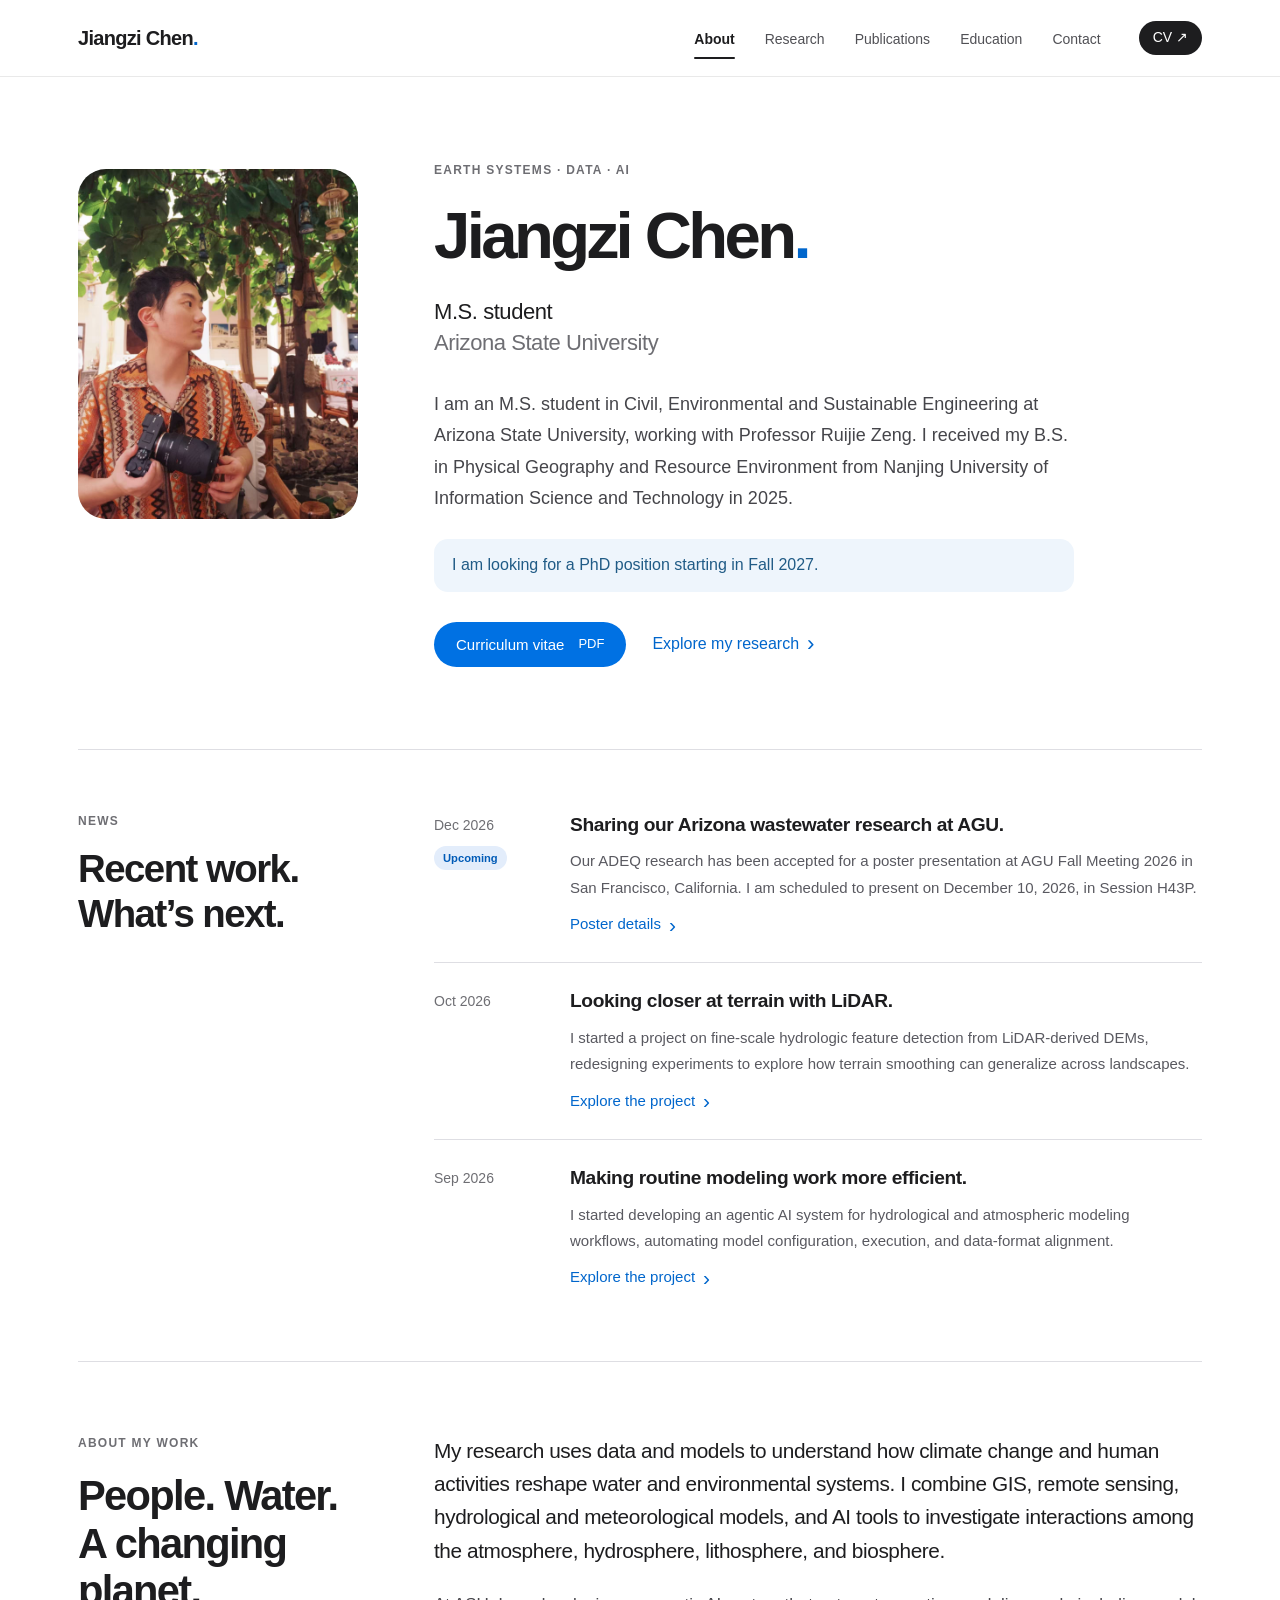
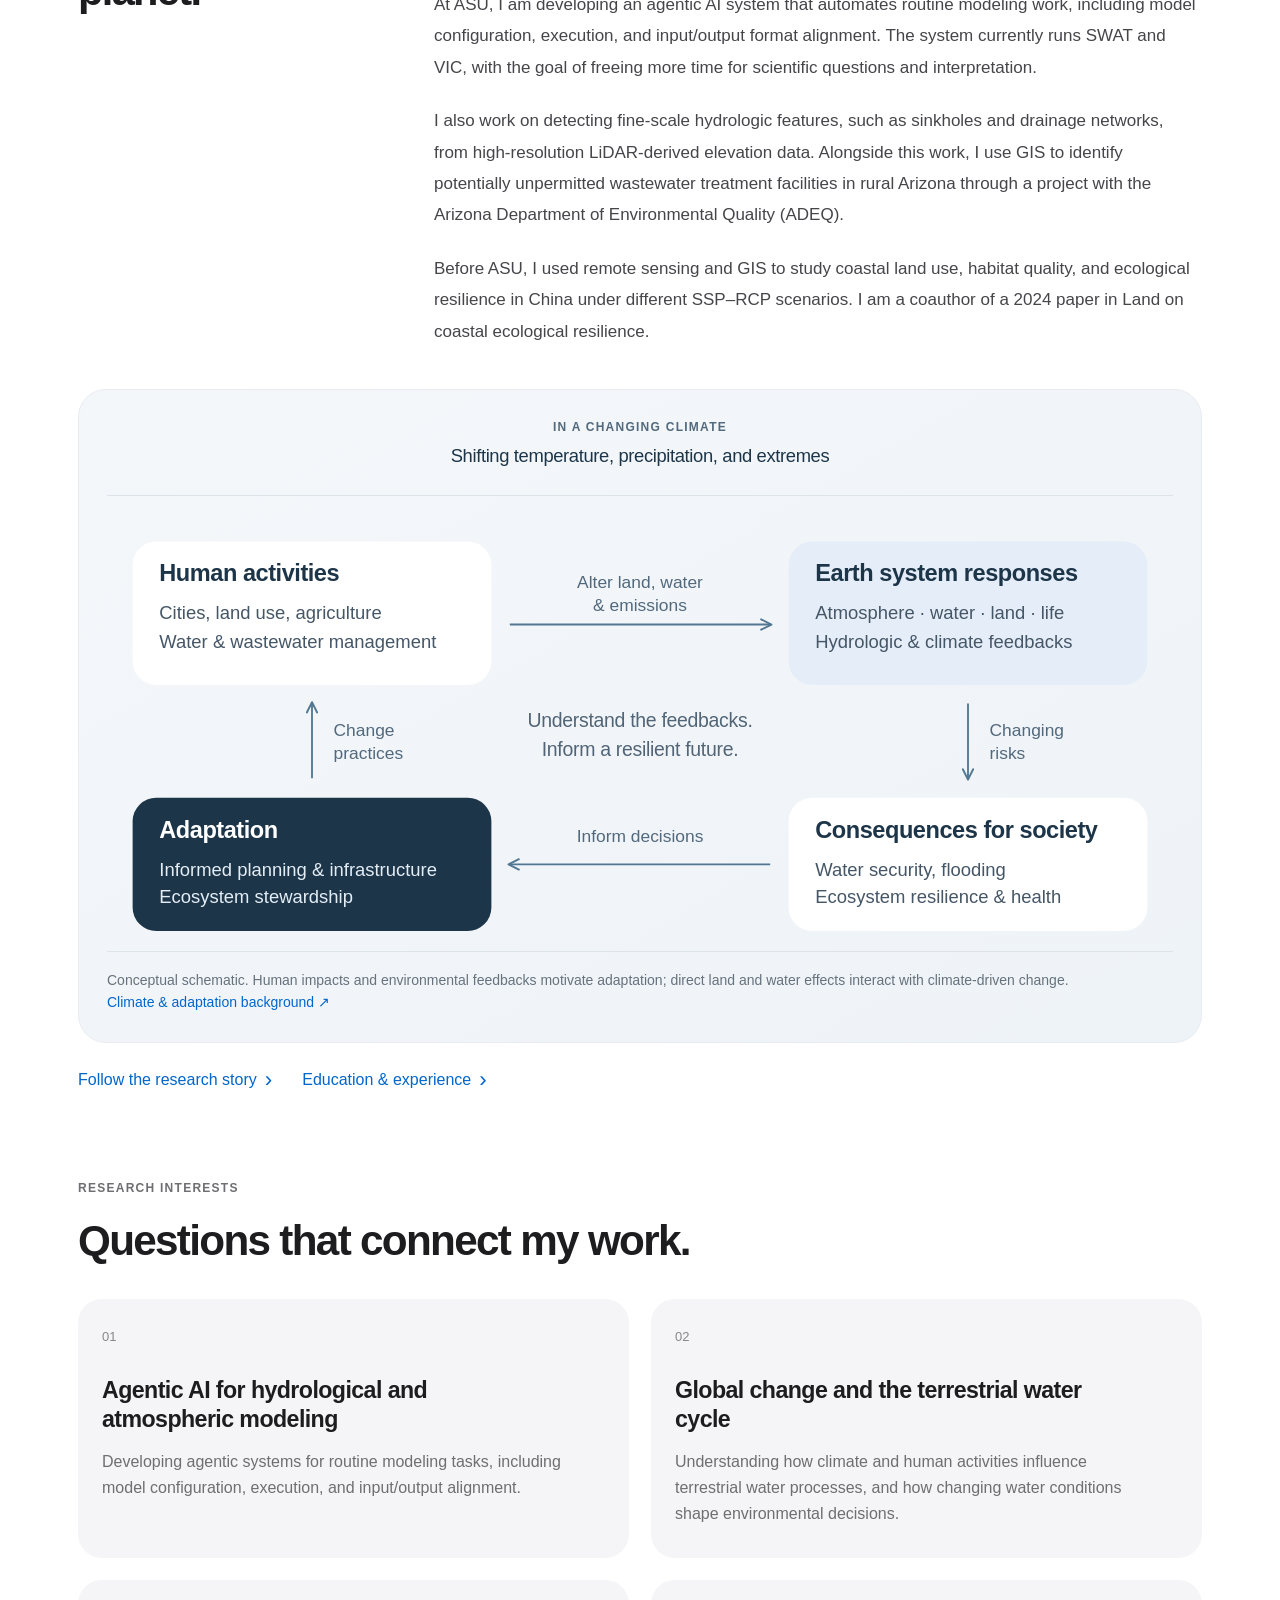
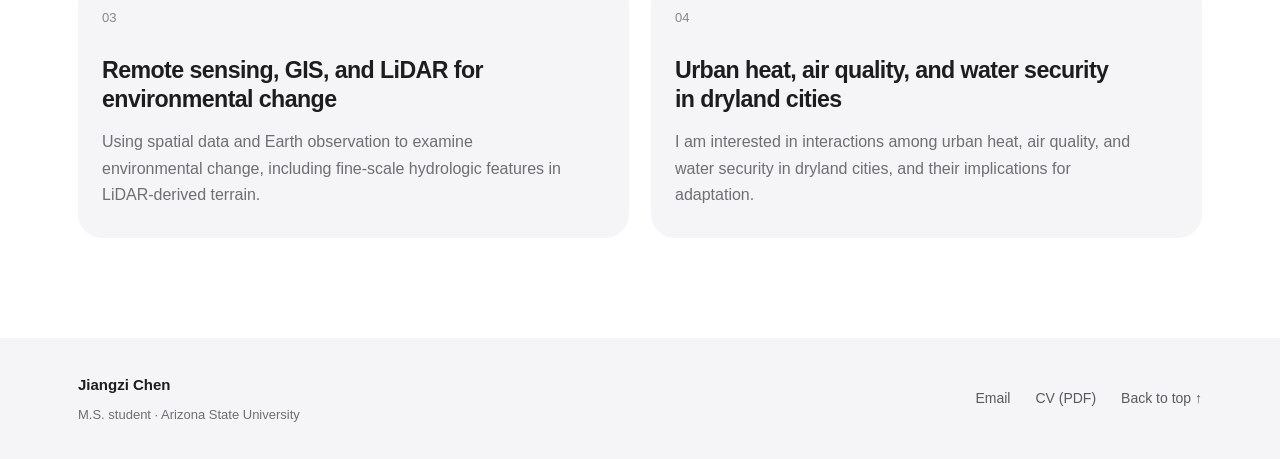
==== commit abbe61e4: "Refresh academic profile with agentic AI, LiDAR research, AGU news and latest CV" ====
--- a/index.html
+++ b/index.html
@@ -1,6 +1,11 @@
 <!doctype html>
-<html lang="en"><head><meta charset="utf-8"><meta name="viewport" content="width=device-width, initial-scale=1"><meta name="theme-color" content="#f5f5f7"><title>Jiangzi Chen — Academic Profile</title><meta name="description" content="Jiangzi Chen uses GIS, remote sensing, hydrological and meteorological models, and AI tools to understand interactions among Earth systems."><link rel="icon" type="image/svg+xml" href="data:image/svg+xml,%3Csvg xmlns='http://www.w3.org/2000/svg' viewBox='0 0 32 32'%3E%3Crect width='32' height='32' rx='8' fill='%231d1d1f'/%3E%3Cpath d='M20 7v13c0 7-11 7-11 0M14 7h11' fill='none' stroke='white' stroke-width='3'/%3E%3C/svg%3E"><link rel="stylesheet" href="/styles.css"></head><body id="top"><a class="skip-link" href="#main">Skip to content</a><header class="site-header"><div class="header-inner"><a class="brand" href="/">Jiangzi Chen<span class="accent">.</span></a><nav aria-label="Main navigation"><a href="/" aria-current="page">About</a><a href="/research/">Research</a><a href="/publications/">Publications</a><a href="/education/">Education</a><a href="/contact/">Contact</a></nav><a class="header-cv" href="/assets/Jiangzi-Chen-CV.pdf" aria-label="Curriculum vitae, PDF">CV ↗</a></div></header><main id="main"><div class="page-shell"><section class="profile-hero"><figure class="portrait"><img src="/assets/Jiangzi-Chen-portrait.jpg" alt="Portrait of Jiangzi Chen" width="1280" height="1920"></figure><div class="profile-intro"><p class="eyebrow">GEOSPATIAL &amp; ENVIRONMENTAL RESEARCH</p><h1>Jiangzi Chen<span class="accent">.</span></h1><p class="profile-role">M.S. student<br><span>Arizona State University</span></p><p class="hero-bio">I am a master&#39;s student in Civil, Environmental and Sustainable Engineering at Arizona State University. I use GIS, remote sensing, hydrological and meteorological models, and AI tools to better understand interactions among Earth&#39;s atmosphere, hydrosphere, lithosphere, and biosphere.</p><div class="hero-actions"><a class="button" href="/assets/Jiangzi-Chen-CV.pdf">Curriculum vitae <span>PDF</span></a><a class="text-link" href="/research/">Explore my research <span aria-hidden="true">›</span></a></div></div></section>
-  <section class="work-story section-spacing" aria-labelledby="work-title"><div class="story-intro"><div><p class="eyebrow">ABOUT MY WORK</p><h2 id="work-title">People. Water. <br>A changing planet.</h2></div><div class="prose"><p class="story-lead">I want to understand the dynamic feedbacks between human activities and the hydrologic cycle—and what they mean for the places we live.</p><p>How do changes in land use and water management reshape environmental conditions? How do changes in water availability, quality, and risk influence our choices? These questions connect my interests in human impacts, ecological resilience, and adaptation.</p><p>My undergraduate work on coastal ecological resilience and land-use change examined how human pressures relate to ecosystem conditions. At ASU, my ongoing ADEQ project with Ruijie Zeng focuses on identifying potentially unpermitted on-site wastewater facilities in Arizona. Across these settings, I use spatial evidence to examine the relationship between people and their environment.</p></div></div><figure class="concept-figure adaptation-figure home-concept-figure" id="human-water-landscape">
+<html lang="en"><head><meta charset="utf-8"><meta name="viewport" content="width=device-width, initial-scale=1"><meta name="theme-color" content="#f5f5f7"><title>Jiangzi Chen — Academic Profile</title><meta name="description" content="Jiangzi Chen is an ASU M.S. student researching Earth systems, agentic AI, LiDAR, and water. Seeking a PhD position for Fall 2027."><link rel="icon" type="image/svg+xml" href="data:image/svg+xml,%3Csvg xmlns='http://www.w3.org/2000/svg' viewBox='0 0 32 32'%3E%3Crect width='32' height='32' rx='8' fill='%231d1d1f'/%3E%3Cpath d='M20 7v13c0 7-11 7-11 0M14 7h11' fill='none' stroke='white' stroke-width='3'/%3E%3C/svg%3E"><link rel="stylesheet" href="/styles.css"></head><body id="top"><a class="skip-link" href="#main">Skip to content</a><header class="site-header"><div class="header-inner"><a class="brand" href="/">Jiangzi Chen<span class="accent">.</span></a><nav aria-label="Main navigation"><a href="/" aria-current="page">About</a><a href="/research/">Research</a><a href="/publications/">Publications</a><a href="/education/">Education</a><a href="/contact/">Contact</a></nav><a class="header-cv" href="/assets/Jiangzi-Chen-CV.pdf" aria-label="Curriculum vitae, PDF">CV ↗</a></div></header><main id="main"><div class="page-shell"><section class="profile-hero"><figure class="portrait"><img src="/assets/Jiangzi-Chen-portrait.jpg" alt="Portrait of Jiangzi Chen" width="1280" height="1920"></figure><div class="profile-intro"><p class="eyebrow">EARTH SYSTEMS · DATA · AI</p><h1>Jiangzi Chen<span class="accent">.</span></h1><p class="profile-role">M.S. student<br><span>Arizona State University</span></p><p class="hero-bio">I am an M.S. student in Civil, Environmental and Sustainable Engineering at Arizona State University, working with Professor Ruijie Zeng. I received my B.S. in Physical Geography and Resource Environment from Nanjing University of Information Science and Technology in 2025.</p><p class="phd-notice">I am looking for a PhD position starting in Fall 2027.</p><div class="hero-actions"><a class="button" href="/assets/Jiangzi-Chen-CV.pdf">Curriculum vitae <span>PDF</span></a><a class="text-link" href="/research/">Explore my research <span aria-hidden="true">›</span></a></div></div></section>
+  <section class="news-section" aria-labelledby="news-title"><div class="news-heading"><p class="eyebrow">NEWS</p><h2 id="news-title">Recent work. <br>What’s next.</h2></div><ol class="news-list">
+    <li><div class="news-date"><time datetime="2026-12-10">Dec 2026</time><span class="status-badge">Upcoming</span></div><div><h3>Sharing our Arizona wastewater research at AGU.</h3><p>Our ADEQ research has been accepted for a poster presentation at AGU Fall Meeting 2026 in San Francisco, California. I am scheduled to present on December 10, 2026, in Session H43P.</p><a class="text-link" href="/publications/#conference-presentations">Poster details <span aria-hidden="true">›</span></a></div></li>
+    <li><div class="news-date"><time datetime="2026-10">Oct 2026</time></div><div><h3>Looking closer at terrain with LiDAR.</h3><p>I started a project on fine-scale hydrologic feature detection from LiDAR-derived DEMs, redesigning experiments to explore how terrain smoothing can generalize across landscapes.</p><a class="text-link" href="/research/#lidar">Explore the project <span aria-hidden="true">›</span></a></div></li>
+    <li><div class="news-date"><time datetime="2026-09">Sep 2026</time></div><div><h3>Making routine modeling work more efficient.</h3><p>I started developing an agentic AI system for hydrological and atmospheric modeling workflows, automating model configuration, execution, and data-format alignment.</p><a class="text-link" href="/research/#ai-research">Explore the project <span aria-hidden="true">›</span></a></div></li>
+  </ol></section>
+  <section class="work-story section-spacing" aria-labelledby="work-title"><div class="story-intro"><div><p class="eyebrow">ABOUT MY WORK</p><h2 id="work-title">People. Water. <br>A changing planet.</h2></div><div class="prose"><p class="story-lead">My research uses data and models to understand how climate change and human activities reshape water and environmental systems. I combine GIS, remote sensing, hydrological and meteorological models, and AI tools to investigate interactions among the atmosphere, hydrosphere, lithosphere, and biosphere.</p><p>At ASU, I am developing an agentic AI system that automates routine modeling work, including model configuration, execution, and input/output format alignment. The system currently runs SWAT and VIC, with the goal of freeing more time for scientific questions and interpretation.</p><p>I also work on detecting fine-scale hydrologic features, such as sinkholes and drainage networks, from high-resolution LiDAR-derived elevation data. Alongside this work, I use GIS to identify potentially unpermitted wastewater treatment facilities in rural Arizona through a project with the Arizona Department of Environmental Quality (ADEQ).</p><p>Before ASU, I used remote sensing and GIS to study coastal land use, habitat quality, and ecological resilience in China under different SSP–RCP scenarios. I am a coauthor of a 2024 paper in Land on coastal ecological resilience.</p></div></div><figure class="concept-figure adaptation-figure home-concept-figure" id="human-water-landscape">
   <div class="climate-context"><span class="eyebrow">IN A CHANGING CLIMATE</span><p>Shifting temperature, precipitation, and extremes</p></div>
   <svg class="diagram-wide" viewBox="0 0 1040 420" role="img" aria-labelledby="adaptation-title adaptation-desc">
     <title id="adaptation-title">From human impacts to climate adaptation</title>
@@ -19,4 +24,4 @@
   <div class="diagram-mobile adaptation-mobile"><div class="diagram-node"><h3>Human activities</h3><p>Cities, land use, agriculture<br>Water &amp; wastewater management</p></div><p class="mobile-connector">↓ Alter land, water &amp; emissions</p><div class="diagram-node earth-node"><h3>Earth system responses</h3><p>Atmosphere · water · land · life<br>Hydrologic &amp; climate feedbacks</p></div><p class="mobile-connector">↓ Change environmental risks</p><div class="diagram-node"><h3>Consequences for society</h3><p>Water security, flooding<br>Ecosystem resilience &amp; health</p></div><p class="mobile-connector">↓ Inform decisions</p><div class="diagram-node adaptation-node"><h3>Adaptation</h3><p>Planning &amp; infrastructure<br>Ecosystem stewardship</p></div><p class="mobile-return">↺ Adaptation changes human practices</p></div>
   <figcaption>Conceptual schematic. Human impacts and environmental feedbacks motivate adaptation; direct land and water effects interact with climate-driven change. <a href="https://www.ipcc.ch/report/ar6/wg2/chapter/technical-summary/">Climate &amp; adaptation background ↗</a></figcaption>
 </figure><div class="story-links"><a class="text-link" href="/research/">Follow the research story <span aria-hidden="true">›</span></a><a class="text-link" href="/education/">Education &amp; experience <span aria-hidden="true">›</span></a></div></section>
-  <section class="interests-section section-spacing"><div class="section-title"><p class="eyebrow">RESEARCH INTERESTS</p><h2>Questions that connect my work.</h2></div><div class="interest-grid"><article class="interest-card"><span class="card-number">01</span><h3>GIS &amp; remote sensing</h3><p>Spatial analysis and Earth observation for understanding environmental change.</p></article><article class="interest-card"><span class="card-number">02</span><h3>Coastal resilience &amp; land-use change</h3><p>Connecting land-use and habitat modeling with the resilience of coastal ecosystems under human and environmental pressures.</p></article><article class="interest-card"><span class="card-number">03</span><h3>Water &amp; environmental health</h3><p>Studying ecological water use and wastewater infrastructure to understand connections between human activity and the water environment.</p></article><article class="interest-card"><span class="card-number">04</span><h3>AI for Hydrometeorological Modeling</h3><p>I am interested in exploring how AI can complement physical understanding to model interactions between weather, climate, and water.</p></article></div></section></div></main><footer class="site-footer"><div class="footer-inner"><div><a class="footer-name" href="/">Jiangzi Chen</a><p>M.S. student · Arizona State University</p></div><div class="footer-links"><a href="mailto:jchen722@asu.edu">Email</a><a href="/assets/Jiangzi-Chen-CV.pdf">CV (PDF)</a><a href="#top">Back to top ↑</a></div></div></footer></body></html>
+  <section class="interests-section section-spacing"><div class="section-title"><p class="eyebrow">RESEARCH INTERESTS</p><h2>Questions that connect my work.</h2></div><div class="interest-grid"><article class="interest-card"><span class="card-number">01</span><h3>Agentic AI for hydrological and atmospheric modeling</h3><p>Developing agentic systems for routine modeling tasks, including model configuration, execution, and input/output alignment.</p></article><article class="interest-card"><span class="card-number">02</span><h3>Global change and the terrestrial water cycle</h3><p>Understanding how climate and human activities influence terrestrial water processes, and how changing water conditions shape environmental decisions.</p></article><article class="interest-card"><span class="card-number">03</span><h3>Remote sensing, GIS, and LiDAR for environmental change</h3><p>Using spatial data and Earth observation to examine environmental change, including fine-scale hydrologic features in LiDAR-derived terrain.</p></article><article class="interest-card"><span class="card-number">04</span><h3>Urban heat, air quality, and water security in dryland cities</h3><p>I am interested in interactions among urban heat, air quality, and water security in dryland cities, and their implications for adaptation.</p></article></div></section></div></main><footer class="site-footer"><div class="footer-inner"><div><a class="footer-name" href="/">Jiangzi Chen</a><p>M.S. student · Arizona State University</p></div><div class="footer-links"><a href="mailto:jchen722@asu.edu">Email</a><a href="/assets/Jiangzi-Chen-CV.pdf">CV (PDF)</a><a href="#top">Back to top ↑</a></div></div></footer></body></html>
--- a/styles.css
+++ b/styles.css
@@ -1,34 +1,49 @@
-:root{color-scheme:light;--ink:#1d1d1f;--muted:#6e6e73;--blue:#0066cc;--button:#0071e3;--surface:#f5f5f7;--line:#dedee3;--font:-apple-system,BlinkMacSystemFont,'Segoe UI','Helvetica Neue',Arial,sans-serif}
-*{box-sizing:border-box}html{scroll-behavior:smooth;scroll-padding-top:104px}body{margin:0;background:#fff;color:var(--ink);font:1rem/1.65 var(--font);-webkit-font-smoothing:antialiased}a{color:var(--blue);text-decoration:none;text-underline-offset:.2em}a:hover{text-decoration:underline}a:focus-visible{outline:3px solid var(--blue);outline-offset:5px;border-radius:4px}h1,h2,h3,h4,p,figure{margin:0}h1,h2,h3,h4{line-height:1.12}h1{font-size:clamp(3rem,5.8vw,4.8rem);letter-spacing:-.055em;font-weight:650}h2{font-size:clamp(2rem,3.3vw,2.85rem);font-weight:620;letter-spacing:-.04em}h3{font-size:1.45rem;letter-spacing:-.025em;font-weight:620}h4{font-size:1rem;font-weight:650}.accent{color:var(--blue)}.skip-link{position:absolute;top:-100px;left:20px;background:#fff;padding:12px 18px;z-index:100}.skip-link:focus{top:10px}
-.site-header{position:sticky;top:0;z-index:20;background:rgba(255,255,255,.88);border-bottom:1px solid rgba(0,0,0,.085);backdrop-filter:saturate(180%) blur(22px);-webkit-backdrop-filter:saturate(180%) blur(22px)}.header-inner{max-width:1200px;margin:auto;min-height:76px;padding:0 38px;display:flex;align-items:center;gap:38px}.brand{color:var(--ink);font-size:1.25rem;font-weight:650;letter-spacing:-.035em;white-space:nowrap}.brand:hover{text-decoration:none}.site-header nav{display:flex;align-items:stretch;margin-left:auto;gap:30px}.site-header nav a{position:relative;padding:27px 0 25px;color:#505055;font-size:.875rem;line-height:24px}.site-header nav a:hover{color:var(--ink);text-decoration:none}.site-header nav a[aria-current='page']{color:var(--ink);font-weight:600}.site-header nav a[aria-current='page']::after{content:'';position:absolute;height:2px;background:var(--ink);left:0;right:0;bottom:17px;border-radius:1px}.header-cv{background:var(--ink);color:white;font-size:.875rem;border-radius:100px;padding:5px 14px;white-space:nowrap}.header-cv:hover{background:#3a3a3c;text-decoration:none}.page-shell{max-width:1200px;padding:0 38px;margin:auto}.eyebrow{color:var(--muted);font-size:.75rem;line-height:1.5;letter-spacing:.105em;font-weight:650;margin-bottom:20px}
-.profile-hero{display:grid;grid-template-columns:280px minmax(0,1fr);gap:76px;padding:84px 0 82px;align-items:start}.portrait{width:100%;aspect-ratio:4/5;border-radius:28px;overflow:hidden;background:var(--surface);margin-top:8px}.portrait img{width:100%;height:100%;display:block;object-fit:cover}.portrait-placeholder{display:flex;flex-direction:column;justify-content:center;align-items:center;border:1px solid #e9e9ed}.portrait-monogram{font-size:4.8rem;font-weight:250;letter-spacing:-.07em;color:#b7b7bd;margin-top:auto;line-height:1}.portrait figcaption{margin-top:auto;padding-bottom:26px;font-size:.8125rem;color:var(--muted)}.profile-intro h1{font-size:clamp(3.1rem,5.1vw,4.45rem)}.profile-role{font-size:1.375rem;font-weight:500;line-height:1.4;letter-spacing:-.02em;margin-top:25px}.profile-role span{color:var(--muted);font-weight:400}.hero-bio{font-size:1.125rem;line-height:1.75;margin-top:30px;max-width:640px;color:#45454a}.hero-actions{display:flex;align-items:center;gap:26px;flex-wrap:wrap;margin-top:30px}.button{display:inline-flex;align-items:center;justify-content:center;gap:14px;background:var(--button);color:white;border-radius:999px;padding:12px 22px;font-size:.9375rem;line-height:1.4;transition:background .2s ease}.button:hover{background:#0077ed;text-decoration:none}.button span{font-size:.8125rem}.button.secondary{background:#e8eef7;color:#005dbb}.button.secondary:hover{background:#dce8f7}.text-link{display:inline-flex;gap:8px;align-items:center;font-size:1rem;line-height:1.5}.text-link>span{font-size:1.4em;line-height:1}
-.section-spacing{padding:72px 0}.about-story{border-top:1px solid var(--line);display:grid;grid-template-columns:280px minmax(0,1fr);gap:76px}.about-story h2{font-size:2.6rem;line-height:1.18}.prose{color:#45454a;font-size:1.0625rem;line-height:1.85}.prose p+p{margin-top:22px}.prose .text-link{margin-top:25px}.section-title{margin-bottom:35px}.section-title h2{max-width:780px}.interests-section{padding-top:15px;padding-bottom:100px}.interest-grid{display:grid;grid-template-columns:repeat(4,minmax(0,1fr));gap:18px}.interest-card{background:var(--surface);border-radius:24px;padding:27px 24px 30px}.card-number{display:block;color:#87878c;font-size:.8125rem;margin-bottom:40px;font-variant-numeric:tabular-nums}.interest-card h3{font-size:1.3rem;line-height:1.25;min-height:3.75em;margin-bottom:15px}.interest-card p{font-size:.9375rem;line-height:1.65;color:var(--muted)}.page-heading{padding:80px 0 52px;max-width:920px}.page-heading .eyebrow{margin-bottom:22px}.page-intro{color:var(--muted);font-size:1.35rem;line-height:1.55;margin-top:25px;max-width:810px;letter-spacing:-.015em}
-.research-index{display:grid;grid-template-columns:repeat(3,minmax(0,1fr));gap:12px 30px;padding:24px 28px;background:var(--surface);border-radius:20px;margin-bottom:66px}.research-index a{font-size:.9375rem;line-height:1.45;color:#45454a;display:flex;gap:14px;padding:8px 0}.research-index a span{font-size:.8125rem;color:#85858b;font-variant-numeric:tabular-nums}.project{padding:52px 0 58px;border-top:1px solid var(--line);scroll-margin-top:104px}.project-heading{display:grid;grid-template-columns:225px minmax(0,1fr);gap:50px;margin-bottom:35px}.project-number{display:block;font-size:2.9rem;font-weight:350;letter-spacing:-.05em;color:#aaaab0;line-height:1;margin-bottom:20px}.project-aside p{color:#515156;font-size:.875rem;margin-bottom:11px}.status-label{font-size:.8125rem;color:var(--muted);display:inline-block;line-height:1.5}.project-heading .eyebrow{margin-bottom:15px}.project-heading h2{font-size:clamp(1.8rem,3vw,2.55rem);line-height:1.16;letter-spacing:-.035em}.project-affiliation{color:#55555c;font-size:.9375rem;margin-top:18px;line-height:1.5}.supervisor{color:var(--muted);font-size:.875rem;margin-top:7px}.project-content{display:grid;grid-template-columns:1fr 1.1fr;gap:44px;margin-left:275px}.project-content h3{font-size:1rem;letter-spacing:0;margin-bottom:15px}.project-content>div>p{font-size:1rem;color:#515156;line-height:1.75}.project-facts{margin:24px 0 0;padding:21px 22px;background:var(--surface);border-radius:16px}.project-facts>div+div{margin-top:20px}.project-facts dt{font-size:.8125rem;font-weight:650;color:var(--muted);margin-bottom:5px}.project-facts dd{margin:0;font-size:.9375rem;line-height:1.6}.contribution-list{padding:0 0 0 18px;margin:0;color:#515156;font-size:1rem;line-height:1.75}.contribution-list li{padding-left:4px}.contribution-list li+li{margin-top:13px}.contribution-list li::marker{color:#a6a6ad;font-size:.75em}.research-outcome{margin-top:25px}.project-content .text-link{margin-top:16px}.endnote{display:flex;justify-content:space-between;align-items:center;gap:25px;border-top:1px solid var(--line);padding:30px 0 65px}.endnote p{color:var(--muted);font-size:.9375rem}.endnote a{white-space:nowrap}
-.publication-section{margin-bottom:64px}.section-label{font-size:1.125rem;letter-spacing:-.015em;font-weight:600;display:flex;align-items:center;gap:16px;margin-bottom:24px}.section-label span{color:var(--muted);font-size:.8125rem;font-weight:400}.publication-card{background:var(--surface);border-radius:28px;padding:44px 46px}.publication-topline{display:flex;align-items:center;gap:18px;margin-bottom:25px;font-size:.875rem;color:var(--muted)}.status-badge{color:#005bb7;background:#e3edfb;padding:5px 12px;border-radius:999px;font-size:.8125rem;font-weight:600}.status-badge.neutral{background:#e7e7eb;color:#5b5b63}.publication-card h3{font-size:clamp(1.65rem,2.8vw,2.35rem);line-height:1.25;letter-spacing:-.033em;max-width:940px}.publication-card h3 a{color:inherit}.authors{color:#65656b;font-size:1rem;line-height:1.75;margin-top:25px}.authors strong{color:var(--ink);font-weight:600}.journal{color:var(--muted);margin-top:8px;font-size:.9375rem}.publication-details{display:grid;grid-template-columns:1fr 1fr;gap:50px;border-top:1px solid #dddde2;padding-top:28px;margin-top:32px}.publication-details p{font-size:1rem;color:#595960;line-height:1.75;margin-top:14px}.publication-details .text-link{margin-top:20px}.publication-actions{display:flex;flex-wrap:wrap;align-items:center;gap:24px;margin-top:30px}.doi{font-size:.875rem;color:var(--muted);overflow-wrap:anywhere}.manuscript-card{background:white;border:1px solid var(--line)}.publications-page{padding-bottom:15px}
-.degree-list{border-top:1px solid var(--line)}.degree-card{display:grid;grid-template-columns:240px minmax(0,1fr);gap:46px;padding:40px 0 46px;border-bottom:1px solid var(--line)}.degree-year>span{font-size:1.85rem;letter-spacing:-.035em;font-weight:500}.degree-year p{color:var(--muted);font-size:.875rem;margin-top:8px}.degree-content .eyebrow{margin-bottom:13px}.degree-content h3{font-size:1.8rem;line-height:1.25}.degree-title{font-size:1.1rem;color:#45454a;margin-top:14px}.degree-content>p:last-child{color:var(--muted);font-size:1rem;line-height:1.8;margin-top:22px}.experience-section{padding-bottom:30px}.experience-card{display:grid;grid-template-columns:240px minmax(0,1fr);gap:46px;padding:30px 0;border-top:1px solid var(--line)}.experience-meta{font-size:.875rem;color:var(--muted)}.experience-meta p+p{margin-top:12px}.experience-card h3{line-height:1.3}.experience-context{color:var(--muted);margin:12px 0 21px;font-size:.9375rem}.toolkit{display:grid;grid-template-columns:1fr 1fr;gap:70px;border-top:1px solid var(--line)}.toolkit>div>p:last-child{color:var(--muted);font-size:1rem;margin-top:22px;max-width:420px}.tool-list{display:flex;flex-wrap:wrap;align-content:start;list-style:none;padding:0;gap:12px;margin:0}.tool-list li{padding:13px 22px;border-radius:15px;background:var(--surface);font-size:1rem}
-.contact-page{padding-bottom:90px}.contact-page .page-heading{padding-bottom:45px}.contact-primary{padding:37px 0 45px;border-top:1px solid var(--line);border-bottom:1px solid var(--line)}.contact-primary .eyebrow{margin-bottom:15px}.email-link{color:var(--ink);font-size:clamp(1.6rem,4.2vw,3.3rem);line-height:1.35;font-weight:550;letter-spacing:-.035em;overflow-wrap:anywhere}.email-link>span{color:var(--blue)}.contact-primary>p:last-child{color:var(--muted);font-size:1rem;margin-top:14px}.contact-grid{display:grid;grid-template-columns:1fr 1fr;gap:24px;margin-top:32px}.contact-card{padding:34px 36px;border-radius:26px;background:var(--surface)}.contact-card h2{font-size:1.85rem;line-height:1.22}.contact-card>p:not(.eyebrow){color:var(--muted);font-size:1rem;line-height:1.7;margin-top:18px}.contact-card .button,.contact-card .text-link{margin-top:24px}.small-muted{color:var(--muted);font-size:.875rem!important}.site-footer{background:var(--surface)}.footer-inner{max-width:1200px;margin:auto;padding:34px 38px;display:flex;justify-content:space-between;align-items:center;gap:35px}.footer-name{color:var(--ink);font-weight:600;font-size:.9375rem}.footer-inner p{color:var(--muted);font-size:.8125rem;margin-top:5px}.footer-links{display:flex;gap:25px;flex-wrap:wrap}.footer-links a{color:#59595f;font-size:.875rem}
-@media(max-width:1020px){.header-inner{gap:25px}.site-header nav{gap:21px}.profile-hero,.about-story{grid-template-columns:240px minmax(0,1fr);gap:45px}.profile-intro h1{font-size:3.4rem}.interest-grid{grid-template-columns:repeat(2,minmax(0,1fr))}.interest-card h3{min-height:auto}.card-number{margin-bottom:25px}.project-heading{grid-template-columns:180px minmax(0,1fr);gap:30px}.project-content{margin-left:210px;grid-template-columns:1fr;gap:30px}.project-facts{display:grid;grid-template-columns:1fr 1fr;gap:20px}.project-facts>div+div{margin-top:0}.degree-card,.experience-card{grid-template-columns:190px minmax(0,1fr);gap:32px}}
-@media(max-width:760px){html{scroll-padding-top:125px}.header-inner{padding:15px 24px 0;min-height:auto;flex-wrap:wrap;gap:0;justify-content:space-between}.brand{font-size:1.2rem}.header-cv{order:1}.site-header nav{order:2;flex-basis:100%;margin:7px 0 0;gap:0;justify-content:space-between;flex-wrap:wrap}.site-header nav a{padding:11px 0 14px;font-size:.875rem}.site-header nav a[aria-current='page']::after{bottom:5px}.page-shell{padding:0 24px}.profile-hero{grid-template-columns:180px minmax(0,1fr);gap:30px;padding:50px 0}.profile-intro{display:contents}.profile-intro .eyebrow{grid-column:1/-1;grid-row:1;margin-bottom:0}.portrait{grid-column:1;grid-row:2/4;margin:0}.profile-intro h1{grid-column:2;grid-row:2;font-size:clamp(2.65rem,5vw,3.3rem);align-self:end}.profile-role{grid-column:2;grid-row:3;margin:0;font-size:1.125rem}.hero-bio{grid-column:1/-1;margin:0}.hero-actions{grid-column:1/-1;margin:0;gap:20px}.about-story{grid-template-columns:1fr;gap:26px}.about-story h2{font-size:2.2rem}.about-story h2 br{display:none}.section-spacing{padding:45px 0}.interest-grid{gap:16px}.interest-card{padding:25px}.interests-section{padding-top:10px;padding-bottom:60px}.page-heading{padding:48px 0 35px}h1{font-size:clamp(2.7rem,7vw,3.6rem)}.page-intro{font-size:1.18rem;margin-top:20px}.research-index{grid-template-columns:1fr 1fr;gap:8px 18px;padding:18px 22px;margin-bottom:38px}.research-index a{font-size:.875rem}.project{padding:35px 0 40px;scroll-margin-top:130px}.project-heading{grid-template-columns:1fr;gap:23px;margin-bottom:26px}.project-aside{display:flex;align-items:center;flex-wrap:wrap;gap:10px 20px}.project-number{font-size:1.7rem;margin:0}.project-aside p{margin:0}.project-content{margin-left:0;gap:27px}.project-heading h2{font-size:2rem}.publication-card{padding:30px;border-radius:22px}.publication-details{grid-template-columns:1fr;gap:26px}.publication-section{margin-bottom:42px}.degree-card,.experience-card{grid-template-columns:1fr;gap:22px}.degree-year>span{font-size:1.5rem}.degree-year p{display:inline;margin-left:18px}.degree-content h3{font-size:1.65rem}.experience-meta{display:flex;flex-wrap:wrap;gap:10px 24px}.experience-meta p+p{margin:0}.toolkit{grid-template-columns:1fr;gap:28px}.tool-list li{padding:10px 18px}.contact-grid{grid-template-columns:1fr;gap:20px}.contact-primary{padding:28px 0 35px}.contact-page{padding-bottom:60px}.endnote{flex-direction:column;align-items:start;padding-bottom:45px;gap:16px}.footer-inner{padding:28px 24px;align-items:start;flex-direction:column;gap:23px}}
-@media(max-width:460px){.profile-hero{grid-template-columns:116px minmax(0,1fr);column-gap:24px;row-gap:25px}.portrait{aspect-ratio:4/5;border-radius:18px}.portrait-monogram{font-size:2.7rem}.portrait figcaption{font-size:.75rem;padding-bottom:13px}.profile-intro h1{font-size:2.55rem;line-height:1.02}.profile-role{font-size:1rem}.hero-bio{font-size:1.0625rem}.hero-actions{align-items:start;flex-direction:column;gap:20px}.interest-grid{grid-template-columns:1fr}.interest-card h3{font-size:1.4rem}.interest-card p{font-size:1rem}.research-index{grid-template-columns:1fr;gap:0}.project-facts{grid-template-columns:1fr}.publication-card{padding:25px 22px}.publication-actions{gap:18px}.contact-card{padding:28px 25px}.contact-card h2{font-size:1.65rem}}
-@media(max-width:350px){.site-header nav{justify-content:start;gap:0 18px}.profile-hero{grid-template-columns:95px minmax(0,1fr);column-gap:20px}.profile-intro h1{font-size:2.2rem}}
-@media(prefers-reduced-motion:reduce){html{scroll-behavior:auto}*{transition:none!important}}
-@media print{.site-header,.site-footer,.hero-actions,.research-index,.skip-link{display:none}body{font-size:11pt}.page-shell{max-width:none;padding:0}.page-heading{padding-top:0}.project,.degree-card,.publication-card{break-inside:avoid}a{color:inherit}}
-h1,h2,h3{overflow-wrap:anywhere}
-
-/* Research narrative and accessible, responsive conceptual diagrams. */
-.work-story{border-top:1px solid var(--line)}.story-intro{display:grid;grid-template-columns:280px minmax(0,1fr);gap:76px}.story-intro h2{font-size:2.6rem;line-height:1.15}.story-lead{color:var(--ink);font-size:1.3rem;line-height:1.6;letter-spacing:-.02em}.story-links{display:flex;gap:30px;flex-wrap:wrap;margin-top:25px}.concept-figure{background:#f4f6f8;border:1px solid #e8ecf0;border-radius:28px;padding:28px;margin-top:42px;overflow:hidden}.figure-heading{display:flex;align-items:center;justify-content:space-between;gap:20px;padding:0 0 6px}.figure-heading .eyebrow{margin:0}.figure-heading>span:last-child{font-size:.875rem;color:#566575}.diagram-wide{display:block;width:100%;height:auto;font-family:var(--font)}.svg-title{font-size:23px;font-weight:600;letter-spacing:-.45px;fill:#1d3548}.svg-copy{font-size:18px;fill:#455667}.svg-label{font-size:17px;fill:#52697d}.svg-kicker{font-size:15px;font-weight:600;letter-spacing:1.4px;fill:#52697d}.svg-center{font-size:19px;letter-spacing:-.3px;fill:#516577}.concept-figure figcaption{border-top:1px solid #dce3e9;padding-top:17px;font-size:.875rem;line-height:1.6;color:#66727d}.concept-figure figcaption a{white-space:nowrap}.diagram-mobile{display:none}.climate-context{text-align:center;border-bottom:1px solid #dce3e9;margin-bottom:25px;padding:0 0 23px}.climate-context .eyebrow{display:block;margin-bottom:5px;color:#52697d}.climate-context p{font-size:1.15rem;color:#1d3548;letter-spacing:-.02em}.adaptation-figure{margin-top:0;background:linear-gradient(150deg,#f4f7fa,#eef3f7)}.research-hero{padding-bottom:38px;max-width:1000px}.research-hero h1{font-size:clamp(3.5rem,7.4vw,6.15rem);line-height:1.01;letter-spacing:-.06em}.research-hero .page-intro{max-width:700px}.research-perspective{display:grid;grid-template-columns:1fr 1.3fr;gap:72px;padding:64px 0 82px}.research-perspective h2{font-size:2.3rem;line-height:1.18;letter-spacing:-.035em}.featured-heading{border-top:1px solid var(--line);padding:65px 0 45px}.featured-heading h2{max-width:760px}.featured-heading nav{display:flex;gap:18px 35px;flex-wrap:wrap;margin-top:30px}.featured-heading nav a{font-size:1rem;display:inline-flex;gap:13px}.featured-study{padding:54px 0 65px;scroll-margin-top:100px;border-top:1px solid var(--line)}.study-title{display:grid;grid-template-columns:100px 1fr;gap:35px}.study-number{font-size:4.5rem;font-weight:300;line-height:1;letter-spacing:-.06em;color:#b3b8bf}.study-title h2{font-size:clamp(2.2rem,4.3vw,3.4rem);line-height:1.08;letter-spacing:-.045em}.study-title .eyebrow{margin-bottom:14px}.study-meta{color:var(--muted);font-size:.875rem;line-height:1.75;margin-top:22px}.study-opening{font-size:1.3rem;line-height:1.75;letter-spacing:-.012em;margin:36px 0 35px 135px;max-width:840px;color:#38383e}.study-detail-grid{display:grid;grid-template-columns:1fr 1fr;gap:52px;margin-left:135px}.study-detail-grid h3{font-size:1.2rem;line-height:1.3;margin-bottom:17px}.study-detail-grid p{font-size:1rem;color:#515156;line-height:1.8}.study-detail-grid p+p{margin-top:18px}.study-detail-grid .term-note{font-size:.875rem;color:var(--muted)}.study-publication{background:var(--surface);border-radius:22px;padding:30px 34px;margin:35px 0 0 135px;display:flex;align-items:center;gap:38px}.study-publication .eyebrow{display:block;margin-bottom:10px}.study-publication h3{font-size:1.3rem;line-height:1.45;letter-spacing:-.015em;max-width:620px}.study-publication p{font-size:.875rem;color:var(--muted);margin-top:12px}.study-publication .text-link{flex-shrink:0;align-self:flex-end;font-size:.9375rem}.related-study{margin:36px 0 0 135px;border-left:2px solid #ccdceb;padding:0 0 0 27px;scroll-margin-top:125px}.related-study .eyebrow{margin-bottom:10px}.related-study h3{font-size:1.4rem;line-height:1.35;margin-bottom:15px}.related-study p:not(.eyebrow){font-size:1rem;color:#515156;line-height:1.8;max-width:790px}.related-study p+p{margin-top:16px}.study-takeaway{margin:35px 0 0 135px;background:#f1f5f8;padding:28px 32px;border-radius:20px}.study-takeaway .eyebrow{display:block;margin-bottom:10px;color:#52697d}.study-takeaway p{font-size:1.18rem;line-height:1.7;color:#304759;letter-spacing:-.01em}.interest-card h3{min-height:4.8em}.interest-card p{font-size:1rem}
-@media(max-width:1020px){.story-intro{grid-template-columns:240px minmax(0,1fr);gap:45px}.concept-figure{padding:22px}.research-perspective{gap:40px;grid-template-columns:1fr 1.3fr}.research-perspective h2{font-size:2rem}.study-title{grid-template-columns:75px 1fr;gap:25px}.study-opening,.study-detail-grid,.study-publication,.related-study,.study-takeaway{margin-left:100px}.study-publication{flex-direction:column;align-items:start;gap:20px}.study-publication .text-link{align-self:start}.interest-card h3{min-height:auto}.svg-title{font-size:23px}}
-@media(max-width:800px){.diagram-wide{display:none}.diagram-mobile{display:block;padding:20px 0}.diagram-node{background:#fff;padding:23px;border-radius:19px}.diagram-node h3,.mobile-earth>h3{font-size:1.2rem;line-height:1.35;color:#1d3548}.diagram-node p{font-size:1rem;line-height:1.75;color:#455667;margin-top:12px}.mobile-connector{text-align:center;font-size:.875rem;line-height:1.65;color:#52697d;margin:17px 0}.mobile-connector>span{display:block;font-size:1.65rem;line-height:1.3;margin-bottom:5px}.mobile-earth>h3{text-align:center;font-size:1rem;margin-bottom:17px}.sphere-grid{display:grid;grid-template-columns:1fr 1fr;gap:12px}.sphere-grid>div{background:#e6eef8;border-radius:16px;padding:18px 15px}.sphere-grid>div:nth-child(2){background:#dceef7}.sphere-grid>div:nth-child(3){background:#eeece7}.sphere-grid>div:nth-child(4){background:#e5eee8}.sphere-grid strong{font-weight:600;color:#1d3548;font-size:1rem;display:block}.sphere-grid span{display:block;color:#455667;line-height:1.5;font-size:.875rem;margin-top:8px}.system-exchange{font-size:.875rem;color:#52697d;text-align:center;margin-top:18px}.figure-heading{display:block}.figure-heading>span:last-child{display:block;margin-top:8px}.adaptation-mobile{padding-top:0}.earth-node{background:#e5eef8}.adaptation-node{background:#1d3548}.adaptation-node h3{color:#fff}.adaptation-node p{color:#e3edf5}.mobile-return{color:#304759;text-align:center;font-size:.875rem;line-height:1.6;margin-top:20px}.climate-context{margin-bottom:22px}.concept-figure{border-radius:23px}}
-@media(max-width:760px){.story-intro,.research-perspective{grid-template-columns:1fr;gap:26px}.story-intro h2{font-size:2.25rem}.concept-figure{margin-top:30px;padding:22px}.research-hero{padding-bottom:32px}.research-hero h1{font-size:clamp(3.6rem,10vw,5.5rem)}.adaptation-figure{margin-top:0}.research-perspective{padding:42px 0 50px}.research-perspective h2{font-size:2rem}.featured-heading{padding:42px 0 35px}.featured-study{padding:38px 0 45px;scroll-margin-top:125px}.study-title{grid-template-columns:1fr;gap:20px}.study-number{font-size:2.5rem}.study-title h2{font-size:2.4rem}.study-opening,.study-detail-grid,.study-publication,.related-study,.study-takeaway{margin-left:0}.study-opening{font-size:1.18rem;line-height:1.75;margin-top:27px}.study-detail-grid{grid-template-columns:1fr;gap:30px}.study-publication{padding:26px}.study-takeaway{padding:25px}.study-takeaway p{font-size:1.1rem}.story-lead{font-size:1.2rem}.story-links{gap:20px}.featured-heading nav{gap:16px 28px}}
-@media(max-width:460px){.concept-figure{padding:17px;border-radius:20px}.sphere-grid{grid-template-columns:1fr}.sphere-grid>div{display:flex;align-items:center;gap:14px;padding:16px}.sphere-grid strong{font-size:.9375rem;min-width:102px}.sphere-grid span{font-size:.875rem;margin:0}.diagram-node{padding:21px}.study-title h2{font-size:2.1rem}.climate-context p{font-size:1.05rem}.figure-heading>span:last-child{font-size:.8125rem}}
-@media print{.diagram-wide{display:block}.diagram-mobile{display:none}.concept-figure{break-inside:avoid}.study-title,.study-publication,.study-detail-grid section{break-inside:avoid}}
-.portrait img{object-position:50% 62%}.landscape-figure{margin-top:42px;border-radius:28px;overflow:hidden;background:var(--surface)}.landscape-heading{padding:28px 32px 24px}.landscape-heading .eyebrow{margin-bottom:10px}.landscape-heading h3{font-size:1.8rem;letter-spacing:-.035em}.landscape-scene{position:relative}.landscape-scene img{display:block;width:100%;height:auto}.scene-label{position:absolute;background:rgba(255,255,255,.92);color:#1d3548;padding:6px 13px;border-radius:50px;box-shadow:0 2px 14px #183a4222;font-size:.875rem;font-weight:600;line-height:1.5;backdrop-filter:blur(10px)}.scene-label.atmosphere{top:13%;left:68%}.scene-label.biosphere{top:30%;left:10%}.scene-label.people{top:49%;left:27%}.scene-label.hydrosphere{top:63%;left:75%}.scene-label.lithosphere{top:89%;left:33%}.landscape-key{display:grid;grid-template-columns:repeat(4,minmax(0,1fr));gap:26px;padding:30px 32px 23px}.landscape-key strong{font-size:1rem;font-weight:600;color:#1d3548}.landscape-key p{font-size:.9375rem;color:#596770;line-height:1.65;margin-top:8px}.landscape-figure figcaption{padding:18px 32px 26px;font-size:.875rem;line-height:1.7;color:var(--muted);border-top:1px solid #e0e4e7}.landscape-figure figcaption a{white-space:nowrap}
-.research-results{margin:35px 0 42px 135px}.results-label{font-size:.875rem;font-weight:600;letter-spacing:.015em;color:#52697d;margin-bottom:16px}.result-metrics{display:grid;grid-template-columns:repeat(3,minmax(0,1fr));border-top:1px solid var(--line);border-bottom:1px solid var(--line);padding:27px 0;gap:25px}.result-metric+.result-metric{border-left:1px solid var(--line);padding-left:25px}.metric-value{font-size:clamp(2rem,3.9vw,3.35rem);font-weight:600;letter-spacing:-.06em;color:#1d3548;line-height:1.1;display:block;font-variant-numeric:tabular-nums}.metric-unit{font-size:.9rem;letter-spacing:0;font-weight:450;margin-left:5px}.metric-label{display:block;margin-top:12px;font-size:.9375rem;line-height:1.55;color:#4e5b65}.results-note{font-size:.875rem;color:#66666d;line-height:1.75;margin-top:17px}.research-figure{margin-top:28px;border:1px solid #e4e7eb;border-radius:22px;overflow:hidden;background:#fff}.research-figure>a{display:block;padding:20px;background:white}.research-figure img{width:100%;height:auto;display:block}.research-figure figcaption{padding:20px 25px;background:#f5f6f8;font-size:.9375rem;line-height:1.7;color:#505964}.research-figure figcaption strong{display:block;font-size:1.05rem;color:#252f38;font-weight:600;margin-bottom:7px}.figure-credit{display:block;margin-top:10px;font-size:.8125rem;color:var(--muted)}.figure-credit a{white-space:nowrap}.figure-tools{display:flex;flex-wrap:wrap;justify-content:space-between;gap:10px;margin-top:12px;font-size:.875rem}.results-method{margin-top:22px;font-size:1rem;line-height:1.75;color:#515156}.figure-pair{display:grid;grid-template-columns:1fr 1fr;gap:20px}.figure-pair .research-figure{min-width:0}.figure-pair .research-figure>a{padding:14px}
-@media(max-width:1020px){.research-results{margin-left:100px}.result-metrics{gap:18px}.result-metric+.result-metric{padding-left:18px}.metric-value{font-size:2.55rem}.figure-pair{grid-template-columns:1fr}.landscape-key{gap:20px}}
-@media(max-width:760px){.research-results{margin-left:0}.landscape-heading{padding:23px}.landscape-heading h3{font-size:1.5rem}.landscape-key{grid-template-columns:1fr 1fr;padding:23px;gap:22px}.landscape-figure figcaption{padding:18px 23px 23px}.scene-label{font-size:.75rem;padding:4px 9px}.scene-label.hydrosphere{left:auto;right:5%}.result-metrics{gap:18px;padding:23px 0}.metric-value{font-size:2rem}.metric-label{font-size:.875rem}.result-metric+.result-metric{padding-left:18px}.research-figure>a{padding:12px}.research-figure figcaption{padding:20px}.research-figure{border-radius:18px}.portrait img{object-position:50% 62%}}
-@media(max-width:460px){.scene-label{display:none}.landscape-figure{border-radius:20px}.landscape-key{padding:22px;gap:22px 20px}.landscape-key p{font-size:.875rem}.result-metrics{grid-template-columns:1fr;gap:20px}.result-metric{display:grid;grid-template-columns:130px 1fr;align-items:center;gap:18px}.result-metric+.result-metric{border-left:0;border-top:1px solid #e5e5e9;padding:20px 0 0}.metric-label{margin-top:0}.metric-value{font-size:2.15rem}.metric-unit{font-size:.8rem}.figure-tools{display:block}.figure-tools a{display:inline-block;margin-top:4px}}
-.additional-figure{border-bottom:1px solid var(--line);margin-top:22px;padding-bottom:17px}.additional-figure summary{cursor:pointer;color:var(--blue);font-size:1rem;padding:10px 0;line-height:1.6}.additional-figure summary:focus-visible{outline:3px solid var(--blue);outline-offset:4px;border-radius:4px}.additional-figure .research-figure{margin-top:15px}
-.education-heading{padding:66px 0 0}.education-heading .eyebrow{margin-bottom:28px}.education-heading h1{font-size:1.1rem;font-weight:600;letter-spacing:0;line-height:1.4}.teaching-section{padding-bottom:0}.teaching-card h3{font-size:1.8rem;line-height:1.25}.teaching-card{border-bottom:1px solid var(--line);padding-bottom:36px}.teaching-card .experience-context{margin-top:12px}.water-cycle-figure{margin-top:40px;border-radius:18px;overflow:hidden;background:#eef7fc;border:1px solid #e4eef5}.water-cycle-scene{position:relative}.water-cycle-scene img{display:block;width:100%;height:auto}.cycle-label{position:absolute;color:#245369;font-size:1rem;font-weight:600;line-height:1.4;letter-spacing:-.01em}.water-cycle-figure figcaption{font-size:.875rem;line-height:1.7;color:#566d79;padding:20px 25px;background:#f6fafd;border-top:1px solid #e0edf5}.water-cycle-figure figcaption a{white-space:nowrap}.cycle-label.precipitation{left:10%;top:3%}.cycle-label.evaporation{left:45%;top:30%}.cycle-label.runoff{left:76%;top:68%}.cycle-label.storage{left:34%;bottom:3%}.cycle-label.human{left:62%;top:57%}.cycle-label.recharge{left:62%;top:83%}
-@media(max-width:760px){.education-heading{padding-top:44px}.education-heading .eyebrow{margin-bottom:22px}.teaching-card h3{font-size:1.55rem}.cycle-label{font-size:.8125rem}.water-cycle-figure figcaption{padding:17px 20px}}
-@media(max-width:460px){.water-cycle-figure{border-radius:16px}.cycle-label{font-size:.75rem}.cycle-label.human{display:none}.cycle-label.storage{left:32%;bottom:2%}.cycle-label.recharge{display:none}}
-.home-concept-figure{margin-top:42px}@media(max-width:760px){.home-concept-figure{margin-top:30px}}
+:root{color-scheme:light;--ink:#1d1d1f;--muted:#6e6e73;--blue:#0066cc;--button:#0071e3;--surface:#f5f5f7;--line:#dedee3;--font:-apple-system,BlinkMacSystemFont,'Segoe UI','Helvetica Neue',Arial,sans-serif}
+*{box-sizing:border-box}html{scroll-behavior:smooth;scroll-padding-top:104px}body{margin:0;background:#fff;color:var(--ink);font:1rem/1.65 var(--font);-webkit-font-smoothing:antialiased}a{color:var(--blue);text-decoration:none;text-underline-offset:.2em}a:hover{text-decoration:underline}a:focus-visible{outline:3px solid var(--blue);outline-offset:5px;border-radius:4px}h1,h2,h3,h4,p,figure{margin:0}h1,h2,h3,h4{line-height:1.12}h1{font-size:clamp(3rem,5.8vw,4.8rem);letter-spacing:-.055em;font-weight:650}h2{font-size:clamp(2rem,3.3vw,2.85rem);font-weight:620;letter-spacing:-.04em}h3{font-size:1.45rem;letter-spacing:-.025em;font-weight:620}h4{font-size:1rem;font-weight:650}.accent{color:var(--blue)}.skip-link{position:absolute;top:-100px;left:20px;background:#fff;padding:12px 18px;z-index:100}.skip-link:focus{top:10px}
+.site-header{position:sticky;top:0;z-index:20;background:rgba(255,255,255,.88);border-bottom:1px solid rgba(0,0,0,.085);backdrop-filter:saturate(180%) blur(22px);-webkit-backdrop-filter:saturate(180%) blur(22px)}.header-inner{max-width:1200px;margin:auto;min-height:76px;padding:0 38px;display:flex;align-items:center;gap:38px}.brand{color:var(--ink);font-size:1.25rem;font-weight:650;letter-spacing:-.035em;white-space:nowrap}.brand:hover{text-decoration:none}.site-header nav{display:flex;align-items:stretch;margin-left:auto;gap:30px}.site-header nav a{position:relative;padding:27px 0 25px;color:#505055;font-size:.875rem;line-height:24px}.site-header nav a:hover{color:var(--ink);text-decoration:none}.site-header nav a[aria-current='page']{color:var(--ink);font-weight:600}.site-header nav a[aria-current='page']::after{content:'';position:absolute;height:2px;background:var(--ink);left:0;right:0;bottom:17px;border-radius:1px}.header-cv{background:var(--ink);color:white;font-size:.875rem;border-radius:100px;padding:5px 14px;white-space:nowrap}.header-cv:hover{background:#3a3a3c;text-decoration:none}.page-shell{max-width:1200px;padding:0 38px;margin:auto}.eyebrow{color:var(--muted);font-size:.75rem;line-height:1.5;letter-spacing:.105em;font-weight:650;margin-bottom:20px}
+.profile-hero{display:grid;grid-template-columns:280px minmax(0,1fr);gap:76px;padding:84px 0 82px;align-items:start}.portrait{width:100%;aspect-ratio:4/5;border-radius:28px;overflow:hidden;background:var(--surface);margin-top:8px}.portrait img{width:100%;height:100%;display:block;object-fit:cover}.portrait-placeholder{display:flex;flex-direction:column;justify-content:center;align-items:center;border:1px solid #e9e9ed}.portrait-monogram{font-size:4.8rem;font-weight:250;letter-spacing:-.07em;color:#b7b7bd;margin-top:auto;line-height:1}.portrait figcaption{margin-top:auto;padding-bottom:26px;font-size:.8125rem;color:var(--muted)}.profile-intro h1{font-size:clamp(3.1rem,5.1vw,4.45rem)}.profile-role{font-size:1.375rem;font-weight:500;line-height:1.4;letter-spacing:-.02em;margin-top:25px}.profile-role span{color:var(--muted);font-weight:400}.hero-bio{font-size:1.125rem;line-height:1.75;margin-top:30px;max-width:640px;color:#45454a}.hero-actions{display:flex;align-items:center;gap:26px;flex-wrap:wrap;margin-top:30px}.button{display:inline-flex;align-items:center;justify-content:center;gap:14px;background:var(--button);color:white;border-radius:999px;padding:12px 22px;font-size:.9375rem;line-height:1.4;transition:background .2s ease}.button:hover{background:#0077ed;text-decoration:none}.button span{font-size:.8125rem}.button.secondary{background:#e8eef7;color:#005dbb}.button.secondary:hover{background:#dce8f7}.text-link{display:inline-flex;gap:8px;align-items:center;font-size:1rem;line-height:1.5}.text-link>span{font-size:1.4em;line-height:1}
+.section-spacing{padding:72px 0}.about-story{border-top:1px solid var(--line);display:grid;grid-template-columns:280px minmax(0,1fr);gap:76px}.about-story h2{font-size:2.6rem;line-height:1.18}.prose{color:#45454a;font-size:1.0625rem;line-height:1.85}.prose p+p{margin-top:22px}.prose .text-link{margin-top:25px}.section-title{margin-bottom:35px}.section-title h2{max-width:780px}.interests-section{padding-top:15px;padding-bottom:100px}.interest-grid{display:grid;grid-template-columns:repeat(4,minmax(0,1fr));gap:18px}.interest-card{background:var(--surface);border-radius:24px;padding:27px 24px 30px}.card-number{display:block;color:#87878c;font-size:.8125rem;margin-bottom:40px;font-variant-numeric:tabular-nums}.interest-card h3{font-size:1.3rem;line-height:1.25;min-height:3.75em;margin-bottom:15px}.interest-card p{font-size:.9375rem;line-height:1.65;color:var(--muted)}.page-heading{padding:80px 0 52px;max-width:920px}.page-heading .eyebrow{margin-bottom:22px}.page-intro{color:var(--muted);font-size:1.35rem;line-height:1.55;margin-top:25px;max-width:810px;letter-spacing:-.015em}
+.research-index{display:grid;grid-template-columns:repeat(3,minmax(0,1fr));gap:12px 30px;padding:24px 28px;background:var(--surface);border-radius:20px;margin-bottom:66px}.research-index a{font-size:.9375rem;line-height:1.45;color:#45454a;display:flex;gap:14px;padding:8px 0}.research-index a span{font-size:.8125rem;color:#85858b;font-variant-numeric:tabular-nums}.project{padding:52px 0 58px;border-top:1px solid var(--line);scroll-margin-top:104px}.project-heading{display:grid;grid-template-columns:225px minmax(0,1fr);gap:50px;margin-bottom:35px}.project-number{display:block;font-size:2.9rem;font-weight:350;letter-spacing:-.05em;color:#aaaab0;line-height:1;margin-bottom:20px}.project-aside p{color:#515156;font-size:.875rem;margin-bottom:11px}.status-label{font-size:.8125rem;color:var(--muted);display:inline-block;line-height:1.5}.project-heading .eyebrow{margin-bottom:15px}.project-heading h2{font-size:clamp(1.8rem,3vw,2.55rem);line-height:1.16;letter-spacing:-.035em}.project-affiliation{color:#55555c;font-size:.9375rem;margin-top:18px;line-height:1.5}.supervisor{color:var(--muted);font-size:.875rem;margin-top:7px}.project-content{display:grid;grid-template-columns:1fr 1.1fr;gap:44px;margin-left:275px}.project-content h3{font-size:1rem;letter-spacing:0;margin-bottom:15px}.project-content>div>p{font-size:1rem;color:#515156;line-height:1.75}.project-facts{margin:24px 0 0;padding:21px 22px;background:var(--surface);border-radius:16px}.project-facts>div+div{margin-top:20px}.project-facts dt{font-size:.8125rem;font-weight:650;color:var(--muted);margin-bottom:5px}.project-facts dd{margin:0;font-size:.9375rem;line-height:1.6}.contribution-list{padding:0 0 0 18px;margin:0;color:#515156;font-size:1rem;line-height:1.75}.contribution-list li{padding-left:4px}.contribution-list li+li{margin-top:13px}.contribution-list li::marker{color:#a6a6ad;font-size:.75em}.research-outcome{margin-top:25px}.project-content .text-link{margin-top:16px}.endnote{display:flex;justify-content:space-between;align-items:center;gap:25px;border-top:1px solid var(--line);padding:30px 0 65px}.endnote p{color:var(--muted);font-size:.9375rem}.endnote a{white-space:nowrap}
+.publication-section{margin-bottom:64px}.section-label{font-size:1.125rem;letter-spacing:-.015em;font-weight:600;display:flex;align-items:center;gap:16px;margin-bottom:24px}.section-label span{color:var(--muted);font-size:.8125rem;font-weight:400}.publication-card{background:var(--surface);border-radius:28px;padding:44px 46px}.publication-topline{display:flex;align-items:center;gap:18px;margin-bottom:25px;font-size:.875rem;color:var(--muted)}.status-badge{color:#005bb7;background:#e3edfb;padding:5px 12px;border-radius:999px;font-size:.8125rem;font-weight:600}.status-badge.neutral{background:#e7e7eb;color:#5b5b63}.publication-card h3{font-size:clamp(1.65rem,2.8vw,2.35rem);line-height:1.25;letter-spacing:-.033em;max-width:940px}.publication-card h3 a{color:inherit}.authors{color:#65656b;font-size:1rem;line-height:1.75;margin-top:25px}.authors strong{color:var(--ink);font-weight:600}.journal{color:var(--muted);margin-top:8px;font-size:.9375rem}.publication-details{display:grid;grid-template-columns:1fr 1fr;gap:50px;border-top:1px solid #dddde2;padding-top:28px;margin-top:32px}.publication-details p{font-size:1rem;color:#595960;line-height:1.75;margin-top:14px}.publication-details .text-link{margin-top:20px}.publication-actions{display:flex;flex-wrap:wrap;align-items:center;gap:24px;margin-top:30px}.doi{font-size:.875rem;color:var(--muted);overflow-wrap:anywhere}.manuscript-card{background:white;border:1px solid var(--line)}.publications-page{padding-bottom:15px}
+.degree-list{border-top:1px solid var(--line)}.degree-card{display:grid;grid-template-columns:240px minmax(0,1fr);gap:46px;padding:40px 0 46px;border-bottom:1px solid var(--line)}.degree-year>span{font-size:1.85rem;letter-spacing:-.035em;font-weight:500}.degree-year p{color:var(--muted);font-size:.875rem;margin-top:8px}.degree-content .eyebrow{margin-bottom:13px}.degree-content h3{font-size:1.8rem;line-height:1.25}.degree-title{font-size:1.1rem;color:#45454a;margin-top:14px}.degree-content>p:last-child{color:var(--muted);font-size:1rem;line-height:1.8;margin-top:22px}.experience-section{padding-bottom:30px}.experience-card{display:grid;grid-template-columns:240px minmax(0,1fr);gap:46px;padding:30px 0;border-top:1px solid var(--line)}.experience-meta{font-size:.875rem;color:var(--muted)}.experience-meta p+p{margin-top:12px}.experience-card h3{line-height:1.3}.experience-context{color:var(--muted);margin:12px 0 21px;font-size:.9375rem}.toolkit{display:grid;grid-template-columns:1fr 1fr;gap:70px;border-top:1px solid var(--line)}.toolkit>div>p:last-child{color:var(--muted);font-size:1rem;margin-top:22px;max-width:420px}.tool-list{display:flex;flex-wrap:wrap;align-content:start;list-style:none;padding:0;gap:12px;margin:0}.tool-list li{padding:13px 22px;border-radius:15px;background:var(--surface);font-size:1rem}
+.contact-page{padding-bottom:90px}.contact-page .page-heading{padding-bottom:45px}.contact-primary{padding:37px 0 45px;border-top:1px solid var(--line);border-bottom:1px solid var(--line)}.contact-primary .eyebrow{margin-bottom:15px}.email-link{color:var(--ink);font-size:clamp(1.6rem,4.2vw,3.3rem);line-height:1.35;font-weight:550;letter-spacing:-.035em;overflow-wrap:anywhere}.email-link>span{color:var(--blue)}.contact-primary>p:last-child{color:var(--muted);font-size:1rem;margin-top:14px}.contact-grid{display:grid;grid-template-columns:1fr 1fr;gap:24px;margin-top:32px}.contact-card{padding:34px 36px;border-radius:26px;background:var(--surface)}.contact-card h2{font-size:1.85rem;line-height:1.22}.contact-card>p:not(.eyebrow){color:var(--muted);font-size:1rem;line-height:1.7;margin-top:18px}.contact-card .button,.contact-card .text-link{margin-top:24px}.small-muted{color:var(--muted);font-size:.875rem!important}.site-footer{background:var(--surface)}.footer-inner{max-width:1200px;margin:auto;padding:34px 38px;display:flex;justify-content:space-between;align-items:center;gap:35px}.footer-name{color:var(--ink);font-weight:600;font-size:.9375rem}.footer-inner p{color:var(--muted);font-size:.8125rem;margin-top:5px}.footer-links{display:flex;gap:25px;flex-wrap:wrap}.footer-links a{color:#59595f;font-size:.875rem}
+@media(max-width:1020px){.header-inner{gap:25px}.site-header nav{gap:21px}.profile-hero,.about-story{grid-template-columns:240px minmax(0,1fr);gap:45px}.profile-intro h1{font-size:3.4rem}.interest-grid{grid-template-columns:repeat(2,minmax(0,1fr))}.interest-card h3{min-height:auto}.card-number{margin-bottom:25px}.project-heading{grid-template-columns:180px minmax(0,1fr);gap:30px}.project-content{margin-left:210px;grid-template-columns:1fr;gap:30px}.project-facts{display:grid;grid-template-columns:1fr 1fr;gap:20px}.project-facts>div+div{margin-top:0}.degree-card,.experience-card{grid-template-columns:190px minmax(0,1fr);gap:32px}}
+@media(max-width:760px){html{scroll-padding-top:125px}.header-inner{padding:15px 24px 0;min-height:auto;flex-wrap:wrap;gap:0;justify-content:space-between}.brand{font-size:1.2rem}.header-cv{order:1}.site-header nav{order:2;flex-basis:100%;margin:7px 0 0;gap:0;justify-content:space-between;flex-wrap:wrap}.site-header nav a{padding:11px 0 14px;font-size:.875rem}.site-header nav a[aria-current='page']::after{bottom:5px}.page-shell{padding:0 24px}.profile-hero{grid-template-columns:180px minmax(0,1fr);gap:30px;padding:50px 0}.profile-intro{display:contents}.profile-intro .eyebrow{grid-column:1/-1;grid-row:1;margin-bottom:0}.portrait{grid-column:1;grid-row:2/4;margin:0}.profile-intro h1{grid-column:2;grid-row:2;font-size:clamp(2.65rem,5vw,3.3rem);align-self:end}.profile-role{grid-column:2;grid-row:3;margin:0;font-size:1.125rem}.hero-bio{grid-column:1/-1;margin:0}.hero-actions{grid-column:1/-1;margin:0;gap:20px}.about-story{grid-template-columns:1fr;gap:26px}.about-story h2{font-size:2.2rem}.about-story h2 br{display:none}.section-spacing{padding:45px 0}.interest-grid{gap:16px}.interest-card{padding:25px}.interests-section{padding-top:10px;padding-bottom:60px}.page-heading{padding:48px 0 35px}h1{font-size:clamp(2.7rem,7vw,3.6rem)}.page-intro{font-size:1.18rem;margin-top:20px}.research-index{grid-template-columns:1fr 1fr;gap:8px 18px;padding:18px 22px;margin-bottom:38px}.research-index a{font-size:.875rem}.project{padding:35px 0 40px;scroll-margin-top:130px}.project-heading{grid-template-columns:1fr;gap:23px;margin-bottom:26px}.project-aside{display:flex;align-items:center;flex-wrap:wrap;gap:10px 20px}.project-number{font-size:1.7rem;margin:0}.project-aside p{margin:0}.project-content{margin-left:0;gap:27px}.project-heading h2{font-size:2rem}.publication-card{padding:30px;border-radius:22px}.publication-details{grid-template-columns:1fr;gap:26px}.publication-section{margin-bottom:42px}.degree-card,.experience-card{grid-template-columns:1fr;gap:22px}.degree-year>span{font-size:1.5rem}.degree-year p{display:inline;margin-left:18px}.degree-content h3{font-size:1.65rem}.experience-meta{display:flex;flex-wrap:wrap;gap:10px 24px}.experience-meta p+p{margin:0}.toolkit{grid-template-columns:1fr;gap:28px}.tool-list li{padding:10px 18px}.contact-grid{grid-template-columns:1fr;gap:20px}.contact-primary{padding:28px 0 35px}.contact-page{padding-bottom:60px}.endnote{flex-direction:column;align-items:start;padding-bottom:45px;gap:16px}.footer-inner{padding:28px 24px;align-items:start;flex-direction:column;gap:23px}}
+@media(max-width:460px){.profile-hero{grid-template-columns:116px minmax(0,1fr);column-gap:24px;row-gap:25px}.portrait{aspect-ratio:4/5;border-radius:18px}.portrait-monogram{font-size:2.7rem}.portrait figcaption{font-size:.75rem;padding-bottom:13px}.profile-intro h1{font-size:2.55rem;line-height:1.02}.profile-role{font-size:1rem}.hero-bio{font-size:1.0625rem}.hero-actions{align-items:start;flex-direction:column;gap:20px}.interest-grid{grid-template-columns:1fr}.interest-card h3{font-size:1.4rem}.interest-card p{font-size:1rem}.research-index{grid-template-columns:1fr;gap:0}.project-facts{grid-template-columns:1fr}.publication-card{padding:25px 22px}.publication-actions{gap:18px}.contact-card{padding:28px 25px}.contact-card h2{font-size:1.65rem}}
+@media(max-width:350px){.site-header nav{justify-content:start;gap:0 18px}.profile-hero{grid-template-columns:95px minmax(0,1fr);column-gap:20px}.profile-intro h1{font-size:2.2rem}}
+@media(prefers-reduced-motion:reduce){html{scroll-behavior:auto}*{transition:none!important}}
+@media print{.site-header,.site-footer,.hero-actions,.research-index,.skip-link{display:none}body{font-size:11pt}.page-shell{max-width:none;padding:0}.page-heading{padding-top:0}.project,.degree-card,.publication-card{break-inside:avoid}a{color:inherit}}
+h1,h2,h3{overflow-wrap:anywhere}
+
+/* Research narrative and accessible, responsive conceptual diagrams. */
+.work-story{border-top:1px solid var(--line)}.story-intro{display:grid;grid-template-columns:280px minmax(0,1fr);gap:76px}.story-intro h2{font-size:2.6rem;line-height:1.15}.story-lead{color:var(--ink);font-size:1.3rem;line-height:1.6;letter-spacing:-.02em}.story-links{display:flex;gap:30px;flex-wrap:wrap;margin-top:25px}.concept-figure{background:#f4f6f8;border:1px solid #e8ecf0;border-radius:28px;padding:28px;margin-top:42px;overflow:hidden}.figure-heading{display:flex;align-items:center;justify-content:space-between;gap:20px;padding:0 0 6px}.figure-heading .eyebrow{margin:0}.figure-heading>span:last-child{font-size:.875rem;color:#566575}.diagram-wide{display:block;width:100%;height:auto;font-family:var(--font)}.svg-title{font-size:23px;font-weight:600;letter-spacing:-.45px;fill:#1d3548}.svg-copy{font-size:18px;fill:#455667}.svg-label{font-size:17px;fill:#52697d}.svg-kicker{font-size:15px;font-weight:600;letter-spacing:1.4px;fill:#52697d}.svg-center{font-size:19px;letter-spacing:-.3px;fill:#516577}.concept-figure figcaption{border-top:1px solid #dce3e9;padding-top:17px;font-size:.875rem;line-height:1.6;color:#66727d}.concept-figure figcaption a{white-space:nowrap}.diagram-mobile{display:none}.climate-context{text-align:center;border-bottom:1px solid #dce3e9;margin-bottom:25px;padding:0 0 23px}.climate-context .eyebrow{display:block;margin-bottom:5px;color:#52697d}.climate-context p{font-size:1.15rem;color:#1d3548;letter-spacing:-.02em}.adaptation-figure{margin-top:0;background:linear-gradient(150deg,#f4f7fa,#eef3f7)}.research-hero{padding-bottom:38px;max-width:1000px}.research-hero h1{font-size:clamp(3.5rem,7.4vw,6.15rem);line-height:1.01;letter-spacing:-.06em}.research-hero .page-intro{max-width:700px}.research-perspective{display:grid;grid-template-columns:1fr 1.3fr;gap:72px;padding:64px 0 82px}.research-perspective h2{font-size:2.3rem;line-height:1.18;letter-spacing:-.035em}.featured-heading{border-top:1px solid var(--line);padding:65px 0 45px}.featured-heading h2{max-width:760px}.featured-heading nav{display:flex;gap:18px 35px;flex-wrap:wrap;margin-top:30px}.featured-heading nav a{font-size:1rem;display:inline-flex;gap:13px}.featured-study{padding:54px 0 65px;scroll-margin-top:100px;border-top:1px solid var(--line)}.study-title{display:grid;grid-template-columns:100px 1fr;gap:35px}.study-number{font-size:4.5rem;font-weight:300;line-height:1;letter-spacing:-.06em;color:#b3b8bf}.study-title h2{font-size:clamp(2.2rem,4.3vw,3.4rem);line-height:1.08;letter-spacing:-.045em}.study-title .eyebrow{margin-bottom:14px}.study-meta{color:var(--muted);font-size:.875rem;line-height:1.75;margin-top:22px}.study-opening{font-size:1.3rem;line-height:1.75;letter-spacing:-.012em;margin:36px 0 35px 135px;max-width:840px;color:#38383e}.study-detail-grid{display:grid;grid-template-columns:1fr 1fr;gap:52px;margin-left:135px}.study-detail-grid h3{font-size:1.2rem;line-height:1.3;margin-bottom:17px}.study-detail-grid p{font-size:1rem;color:#515156;line-height:1.8}.study-detail-grid p+p{margin-top:18px}.study-detail-grid .term-note{font-size:.875rem;color:var(--muted)}.study-publication{background:var(--surface);border-radius:22px;padding:30px 34px;margin:35px 0 0 135px;display:flex;align-items:center;gap:38px}.study-publication .eyebrow{display:block;margin-bottom:10px}.study-publication h3{font-size:1.3rem;line-height:1.45;letter-spacing:-.015em;max-width:620px}.study-publication p{font-size:.875rem;color:var(--muted);margin-top:12px}.study-publication .text-link{flex-shrink:0;align-self:flex-end;font-size:.9375rem}.related-study{margin:36px 0 0 135px;border-left:2px solid #ccdceb;padding:0 0 0 27px;scroll-margin-top:125px}.related-study .eyebrow{margin-bottom:10px}.related-study h3{font-size:1.4rem;line-height:1.35;margin-bottom:15px}.related-study p:not(.eyebrow){font-size:1rem;color:#515156;line-height:1.8;max-width:790px}.related-study p+p{margin-top:16px}.study-takeaway{margin:35px 0 0 135px;background:#f1f5f8;padding:28px 32px;border-radius:20px}.study-takeaway .eyebrow{display:block;margin-bottom:10px;color:#52697d}.study-takeaway p{font-size:1.18rem;line-height:1.7;color:#304759;letter-spacing:-.01em}.interest-card h3{min-height:4.8em}.interest-card p{font-size:1rem}
+@media(max-width:1020px){.story-intro{grid-template-columns:240px minmax(0,1fr);gap:45px}.concept-figure{padding:22px}.research-perspective{gap:40px;grid-template-columns:1fr 1.3fr}.research-perspective h2{font-size:2rem}.study-title{grid-template-columns:75px 1fr;gap:25px}.study-opening,.study-detail-grid,.study-publication,.related-study,.study-takeaway{margin-left:100px}.study-publication{flex-direction:column;align-items:start;gap:20px}.study-publication .text-link{align-self:start}.interest-card h3{min-height:auto}.svg-title{font-size:23px}}
+@media(max-width:800px){.diagram-wide{display:none}.diagram-mobile{display:block;padding:20px 0}.diagram-node{background:#fff;padding:23px;border-radius:19px}.diagram-node h3,.mobile-earth>h3{font-size:1.2rem;line-height:1.35;color:#1d3548}.diagram-node p{font-size:1rem;line-height:1.75;color:#455667;margin-top:12px}.mobile-connector{text-align:center;font-size:.875rem;line-height:1.65;color:#52697d;margin:17px 0}.mobile-connector>span{display:block;font-size:1.65rem;line-height:1.3;margin-bottom:5px}.mobile-earth>h3{text-align:center;font-size:1rem;margin-bottom:17px}.sphere-grid{display:grid;grid-template-columns:1fr 1fr;gap:12px}.sphere-grid>div{background:#e6eef8;border-radius:16px;padding:18px 15px}.sphere-grid>div:nth-child(2){background:#dceef7}.sphere-grid>div:nth-child(3){background:#eeece7}.sphere-grid>div:nth-child(4){background:#e5eee8}.sphere-grid strong{font-weight:600;color:#1d3548;font-size:1rem;display:block}.sphere-grid span{display:block;color:#455667;line-height:1.5;font-size:.875rem;margin-top:8px}.system-exchange{font-size:.875rem;color:#52697d;text-align:center;margin-top:18px}.figure-heading{display:block}.figure-heading>span:last-child{display:block;margin-top:8px}.adaptation-mobile{padding-top:0}.earth-node{background:#e5eef8}.adaptation-node{background:#1d3548}.adaptation-node h3{color:#fff}.adaptation-node p{color:#e3edf5}.mobile-return{color:#304759;text-align:center;font-size:.875rem;line-height:1.6;margin-top:20px}.climate-context{margin-bottom:22px}.concept-figure{border-radius:23px}}
+@media(max-width:760px){.story-intro,.research-perspective{grid-template-columns:1fr;gap:26px}.story-intro h2{font-size:2.25rem}.concept-figure{margin-top:30px;padding:22px}.research-hero{padding-bottom:32px}.research-hero h1{font-size:clamp(3.6rem,10vw,5.5rem)}.adaptation-figure{margin-top:0}.research-perspective{padding:42px 0 50px}.research-perspective h2{font-size:2rem}.featured-heading{padding:42px 0 35px}.featured-study{padding:38px 0 45px;scroll-margin-top:125px}.study-title{grid-template-columns:1fr;gap:20px}.study-number{font-size:2.5rem}.study-title h2{font-size:2.4rem}.study-opening,.study-detail-grid,.study-publication,.related-study,.study-takeaway{margin-left:0}.study-opening{font-size:1.18rem;line-height:1.75;margin-top:27px}.study-detail-grid{grid-template-columns:1fr;gap:30px}.study-publication{padding:26px}.study-takeaway{padding:25px}.study-takeaway p{font-size:1.1rem}.story-lead{font-size:1.2rem}.story-links{gap:20px}.featured-heading nav{gap:16px 28px}}
+@media(max-width:460px){.concept-figure{padding:17px;border-radius:20px}.sphere-grid{grid-template-columns:1fr}.sphere-grid>div{display:flex;align-items:center;gap:14px;padding:16px}.sphere-grid strong{font-size:.9375rem;min-width:102px}.sphere-grid span{font-size:.875rem;margin:0}.diagram-node{padding:21px}.study-title h2{font-size:2.1rem}.climate-context p{font-size:1.05rem}.figure-heading>span:last-child{font-size:.8125rem}}
+@media print{.diagram-wide{display:block}.diagram-mobile{display:none}.concept-figure{break-inside:avoid}.study-title,.study-publication,.study-detail-grid section{break-inside:avoid}}
+.portrait img{object-position:50% 62%}.landscape-figure{margin-top:42px;border-radius:28px;overflow:hidden;background:var(--surface)}.landscape-heading{padding:28px 32px 24px}.landscape-heading .eyebrow{margin-bottom:10px}.landscape-heading h3{font-size:1.8rem;letter-spacing:-.035em}.landscape-scene{position:relative}.landscape-scene img{display:block;width:100%;height:auto}.scene-label{position:absolute;background:rgba(255,255,255,.92);color:#1d3548;padding:6px 13px;border-radius:50px;box-shadow:0 2px 14px #183a4222;font-size:.875rem;font-weight:600;line-height:1.5;backdrop-filter:blur(10px)}.scene-label.atmosphere{top:13%;left:68%}.scene-label.biosphere{top:30%;left:10%}.scene-label.people{top:49%;left:27%}.scene-label.hydrosphere{top:63%;left:75%}.scene-label.lithosphere{top:89%;left:33%}.landscape-key{display:grid;grid-template-columns:repeat(4,minmax(0,1fr));gap:26px;padding:30px 32px 23px}.landscape-key strong{font-size:1rem;font-weight:600;color:#1d3548}.landscape-key p{font-size:.9375rem;color:#596770;line-height:1.65;margin-top:8px}.landscape-figure figcaption{padding:18px 32px 26px;font-size:.875rem;line-height:1.7;color:var(--muted);border-top:1px solid #e0e4e7}.landscape-figure figcaption a{white-space:nowrap}
+.research-results{margin:35px 0 42px 135px}.results-label{font-size:.875rem;font-weight:600;letter-spacing:.015em;color:#52697d;margin-bottom:16px}.result-metrics{display:grid;grid-template-columns:repeat(3,minmax(0,1fr));border-top:1px solid var(--line);border-bottom:1px solid var(--line);padding:27px 0;gap:25px}.result-metric+.result-metric{border-left:1px solid var(--line);padding-left:25px}.metric-value{font-size:clamp(2rem,3.9vw,3.35rem);font-weight:600;letter-spacing:-.06em;color:#1d3548;line-height:1.1;display:block;font-variant-numeric:tabular-nums}.metric-unit{font-size:.9rem;letter-spacing:0;font-weight:450;margin-left:5px}.metric-label{display:block;margin-top:12px;font-size:.9375rem;line-height:1.55;color:#4e5b65}.results-note{font-size:.875rem;color:#66666d;line-height:1.75;margin-top:17px}.research-figure{margin-top:28px;border:1px solid #e4e7eb;border-radius:22px;overflow:hidden;background:#fff}.research-figure>a{display:block;padding:20px;background:white}.research-figure img{width:100%;height:auto;display:block}.research-figure figcaption{padding:20px 25px;background:#f5f6f8;font-size:.9375rem;line-height:1.7;color:#505964}.research-figure figcaption strong{display:block;font-size:1.05rem;color:#252f38;font-weight:600;margin-bottom:7px}.figure-credit{display:block;margin-top:10px;font-size:.8125rem;color:var(--muted)}.figure-credit a{white-space:nowrap}.figure-tools{display:flex;flex-wrap:wrap;justify-content:space-between;gap:10px;margin-top:12px;font-size:.875rem}.results-method{margin-top:22px;font-size:1rem;line-height:1.75;color:#515156}.figure-pair{display:grid;grid-template-columns:1fr 1fr;gap:20px}.figure-pair .research-figure{min-width:0}.figure-pair .research-figure>a{padding:14px}
+@media(max-width:1020px){.research-results{margin-left:100px}.result-metrics{gap:18px}.result-metric+.result-metric{padding-left:18px}.metric-value{font-size:2.55rem}.figure-pair{grid-template-columns:1fr}.landscape-key{gap:20px}}
+@media(max-width:760px){.research-results{margin-left:0}.landscape-heading{padding:23px}.landscape-heading h3{font-size:1.5rem}.landscape-key{grid-template-columns:1fr 1fr;padding:23px;gap:22px}.landscape-figure figcaption{padding:18px 23px 23px}.scene-label{font-size:.75rem;padding:4px 9px}.scene-label.hydrosphere{left:auto;right:5%}.result-metrics{gap:18px;padding:23px 0}.metric-value{font-size:2rem}.metric-label{font-size:.875rem}.result-metric+.result-metric{padding-left:18px}.research-figure>a{padding:12px}.research-figure figcaption{padding:20px}.research-figure{border-radius:18px}.portrait img{object-position:50% 62%}}
+@media(max-width:460px){.scene-label{display:none}.landscape-figure{border-radius:20px}.landscape-key{padding:22px;gap:22px 20px}.landscape-key p{font-size:.875rem}.result-metrics{grid-template-columns:1fr;gap:20px}.result-metric{display:grid;grid-template-columns:130px 1fr;align-items:center;gap:18px}.result-metric+.result-metric{border-left:0;border-top:1px solid #e5e5e9;padding:20px 0 0}.metric-label{margin-top:0}.metric-value{font-size:2.15rem}.metric-unit{font-size:.8rem}.figure-tools{display:block}.figure-tools a{display:inline-block;margin-top:4px}}
+.additional-figure{border-bottom:1px solid var(--line);margin-top:22px;padding-bottom:17px}.additional-figure summary{cursor:pointer;color:var(--blue);font-size:1rem;padding:10px 0;line-height:1.6}.additional-figure summary:focus-visible{outline:3px solid var(--blue);outline-offset:4px;border-radius:4px}.additional-figure .research-figure{margin-top:15px}
+.education-heading{padding:66px 0 0}.education-heading .eyebrow{margin-bottom:28px}.education-heading h1{font-size:1.1rem;font-weight:600;letter-spacing:0;line-height:1.4}.teaching-section{padding-bottom:0}.teaching-card h3{font-size:1.8rem;line-height:1.25}.teaching-card{border-bottom:1px solid var(--line);padding-bottom:36px}.teaching-card .experience-context{margin-top:12px}.water-cycle-figure{margin-top:40px;border-radius:18px;overflow:hidden;background:#eef7fc;border:1px solid #e4eef5}.water-cycle-scene{position:relative}.water-cycle-scene img{display:block;width:100%;height:auto}.cycle-label{position:absolute;color:#245369;font-size:1rem;font-weight:600;line-height:1.4;letter-spacing:-.01em}.water-cycle-figure figcaption{font-size:.875rem;line-height:1.7;color:#566d79;padding:20px 25px;background:#f6fafd;border-top:1px solid #e0edf5}.water-cycle-figure figcaption a{white-space:nowrap}.cycle-label.precipitation{left:10%;top:3%}.cycle-label.evaporation{left:45%;top:30%}.cycle-label.runoff{left:76%;top:68%}.cycle-label.storage{left:34%;bottom:3%}.cycle-label.human{left:62%;top:57%}.cycle-label.recharge{left:62%;top:83%}
+@media(max-width:760px){.education-heading{padding-top:44px}.education-heading .eyebrow{margin-bottom:22px}.teaching-card h3{font-size:1.55rem}.cycle-label{font-size:.8125rem}.water-cycle-figure figcaption{padding:17px 20px}}
+@media(max-width:460px){.water-cycle-figure{border-radius:16px}.cycle-label{font-size:.75rem}.cycle-label.human{display:none}.cycle-label.storage{left:32%;bottom:2%}.cycle-label.recharge{display:none}}
+.home-concept-figure{margin-top:42px}@media(max-width:760px){.home-concept-figure{margin-top:30px}}
+
+/* Current research, dated updates, and PhD availability. */
+.phd-notice{margin-top:24px;padding:14px 18px;border-radius:14px;background:#eef5fc;color:#205b86;font-size:1rem;line-height:1.55;max-width:640px}
+.news-section{display:grid;grid-template-columns:280px minmax(0,1fr);gap:76px;border-top:1px solid var(--line);padding:62px 0 70px}
+.news-heading h2{font-size:2.4rem;line-height:1.18}.news-heading .eyebrow{margin-bottom:16px}
+.news-list{list-style:none;padding:0;margin:0}.news-list li{display:grid;grid-template-columns:110px minmax(0,1fr);gap:26px;padding:25px 0;border-top:1px solid var(--line)}
+.news-list li:first-child{border:0;padding-top:0}.news-list li:last-child{padding-bottom:0}
+.news-date{display:flex;flex-direction:column;align-items:start;gap:9px;font-size:.875rem;color:var(--muted);padding-top:2px}.news-date time{white-space:nowrap}.news-date .status-badge{font-size:.7rem;padding:3px 9px}
+.news-list h3{font-size:1.2rem;line-height:1.4;letter-spacing:-.02em}.news-list p{font-size:.9375rem;color:#595960;line-height:1.75;margin-top:10px}.news-list .text-link{font-size:.9375rem;margin-top:12px}
+.interest-grid{grid-template-columns:repeat(2,minmax(0,1fr));gap:22px}.interest-card h3{min-height:0;max-width:440px;font-size:1.45rem}.interest-card p{max-width:460px}.card-number{margin-bottom:28px}
+.skill-groups{display:grid;gap:30px}.skill-group h3{font-size:1rem;letter-spacing:0;margin-bottom:15px;line-height:1.4}.skill-note{font-size:.875rem;color:var(--muted);line-height:1.7;margin-top:14px}.skill-group .tool-list li{font-size:.9375rem;padding:10px 17px}
+#conference-presentations{scroll-margin-top:110px}.conference-card .publication-topline{flex-wrap:wrap}
+@media(max-width:1020px){.news-section{grid-template-columns:240px minmax(0,1fr);gap:45px}.news-list li{grid-template-columns:1fr;gap:10px}.news-date{flex-direction:row;align-items:center;gap:12px}}
+@media(max-width:760px){.phd-notice{grid-column:1/-1;margin:0}.news-section{grid-template-columns:1fr;gap:30px;padding:42px 0 45px}.news-heading h2{font-size:2rem}.news-heading h2 br{display:none}.news-list li{padding:23px 0}.interest-card h3{font-size:1.3rem}#conference-presentations{scroll-margin-top:135px}}
+@media(max-width:580px){.interest-grid{grid-template-columns:1fr}.interest-card h3{font-size:1.4rem}}
